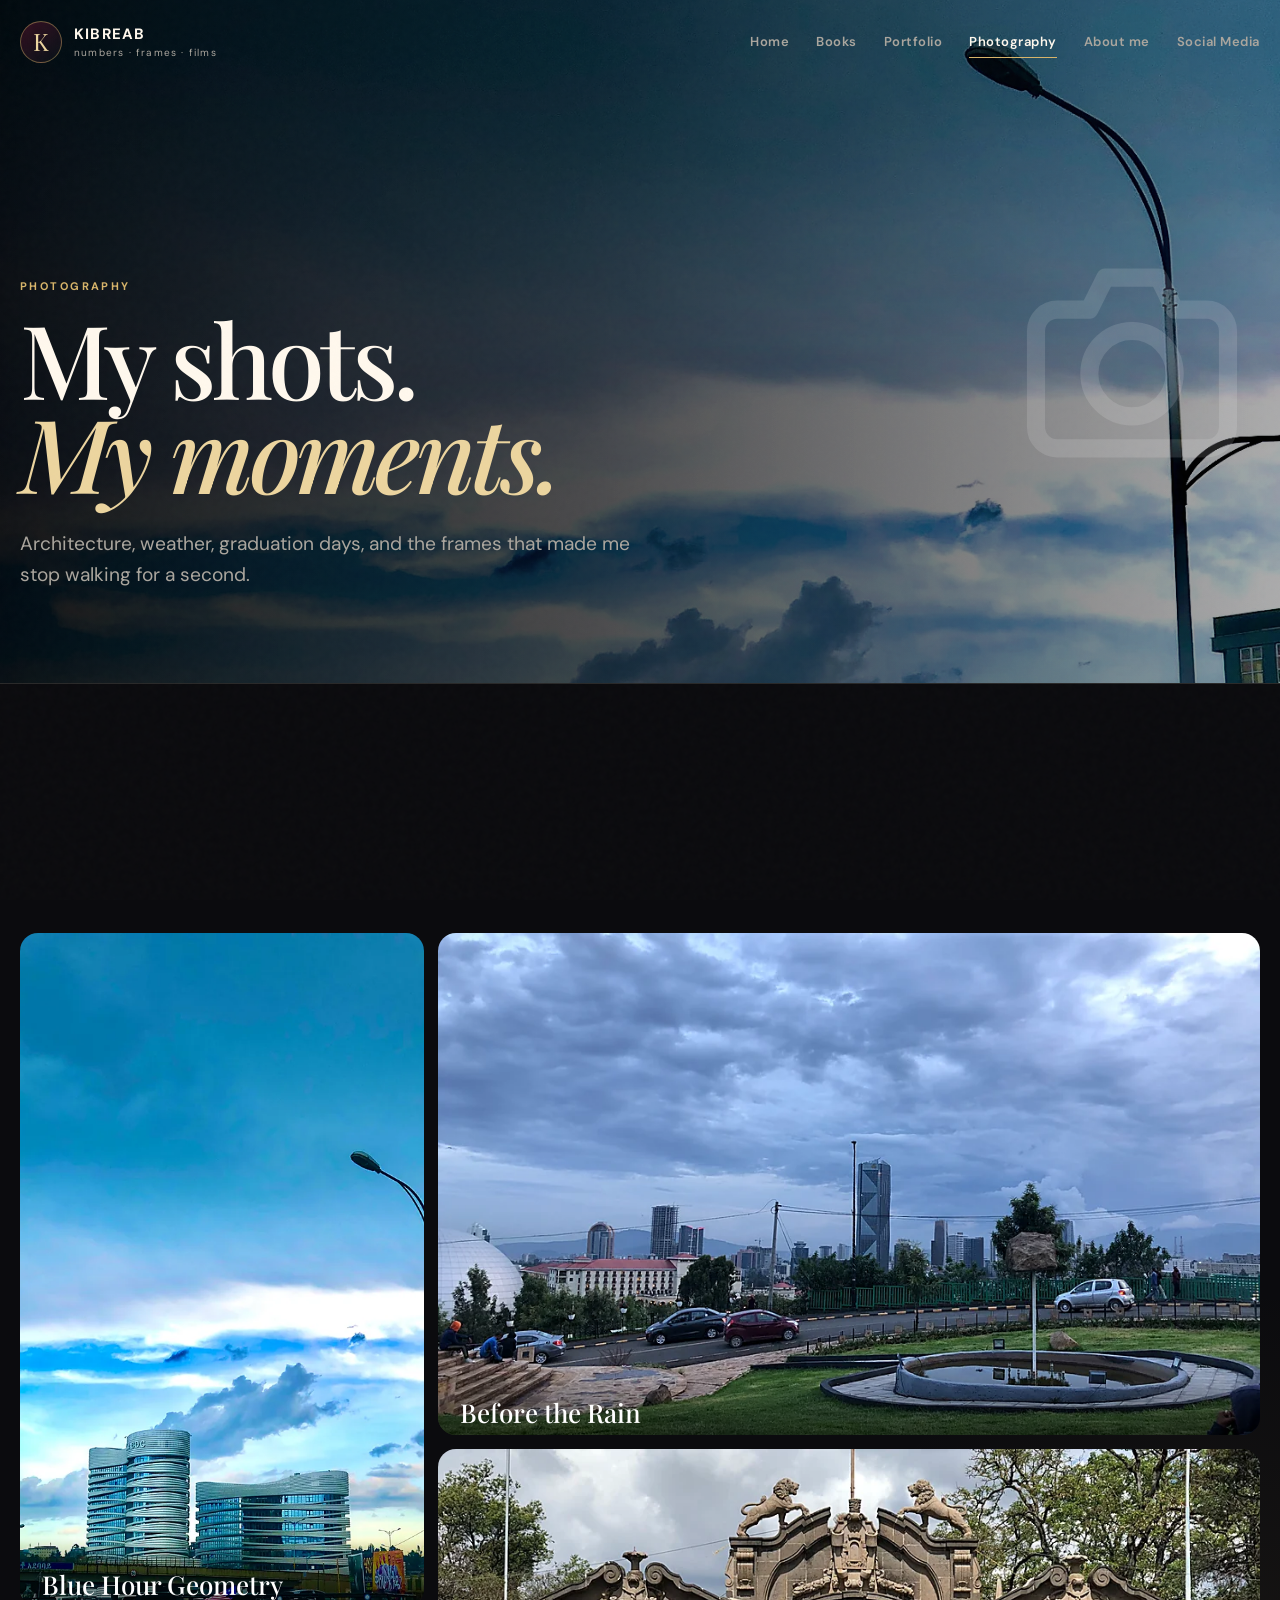
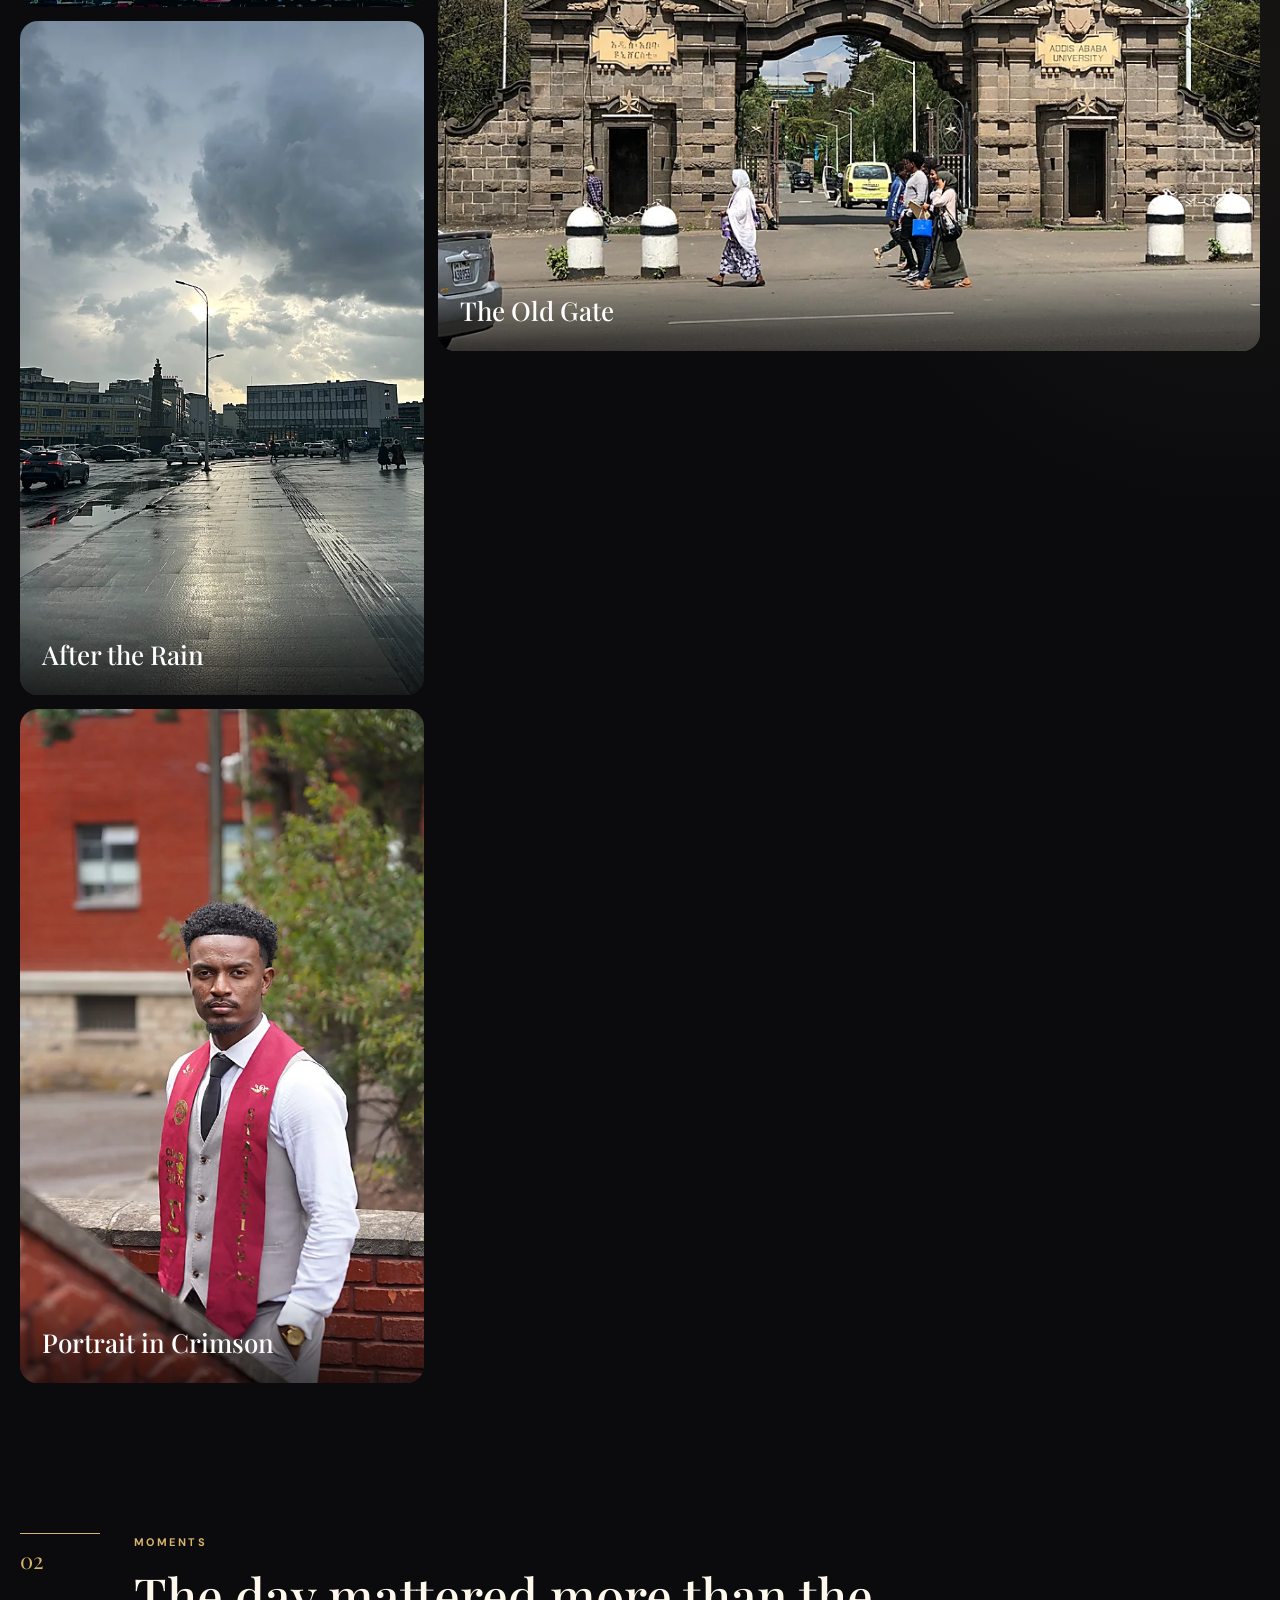
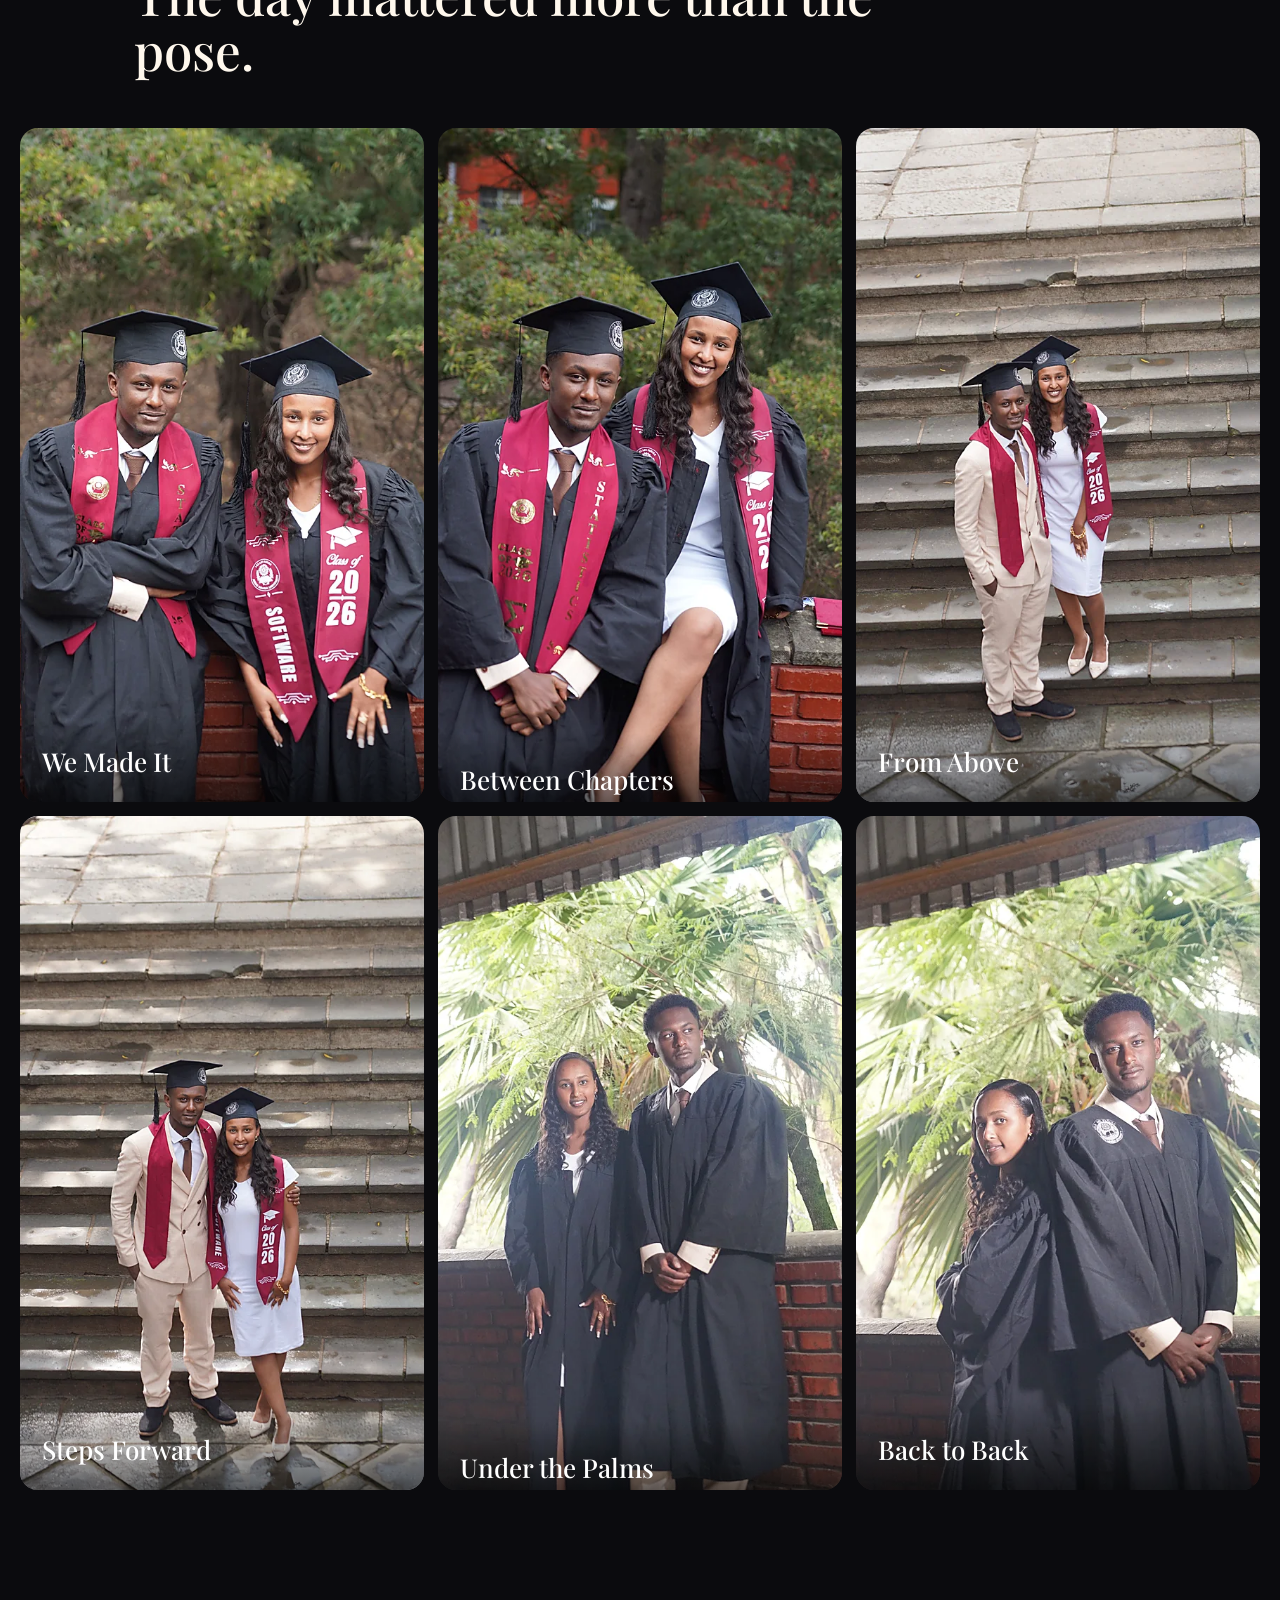
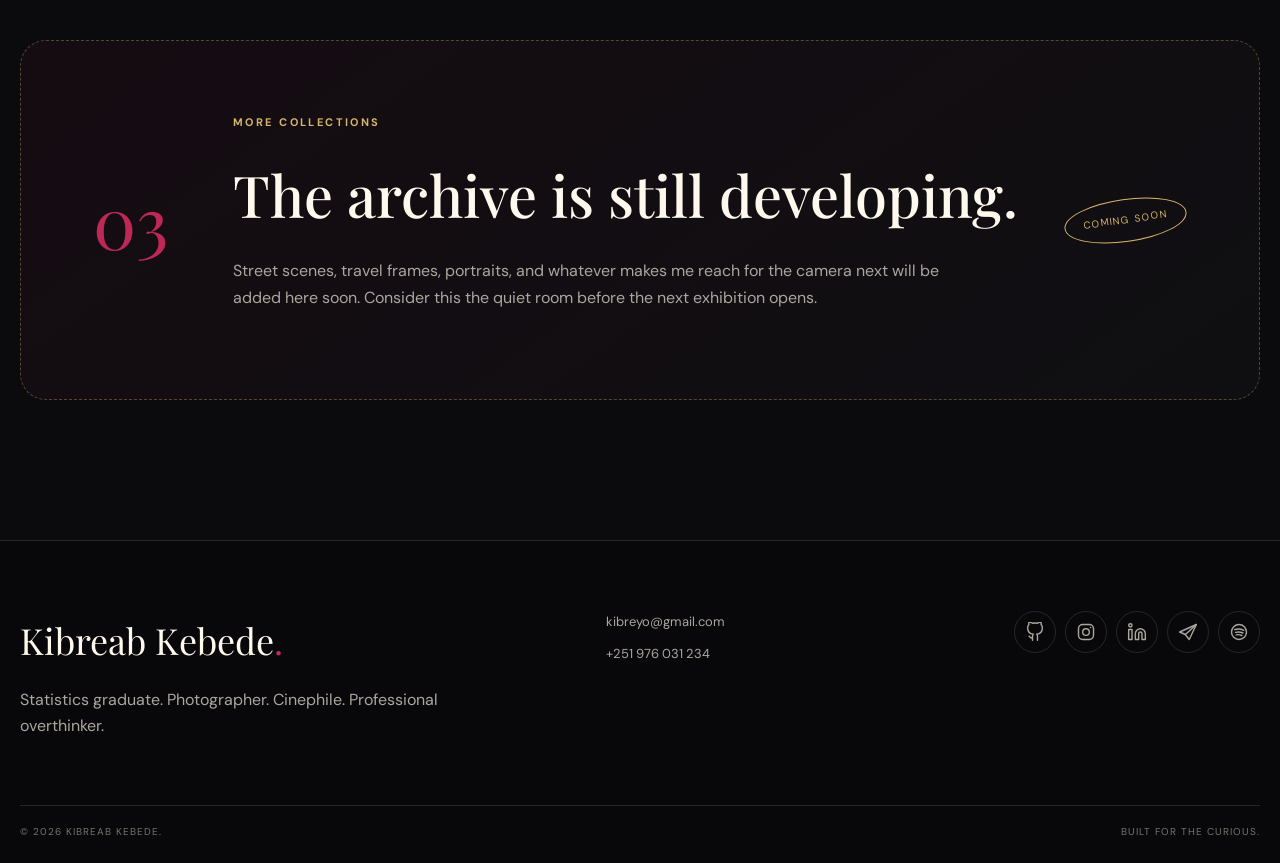
==== photography/index.html @ a19b8426 "Add files via upload" ====
<!doctype html>
<html lang="en">
<head>
  <meta charset="utf-8">
  <meta name="viewport" content="width=device-width, initial-scale=1">
  <meta name="color-scheme" content="dark">
  <meta name="theme-color" content="#0b0b0e">
  <meta name="robots" content="index, follow, max-image-preview:large">
  <title>Photography | Kibreab Kebede</title>
  <meta name="description" content="A curated photography portfolio by Kibreab Kebede featuring Addis Ababa cityscapes, portraits and graduation moments.">
  <meta property="og:type" content="website">
  <meta property="og:title" content="Photography | Kibreab Kebede">
  <meta property="og:description" content="A curated photography portfolio by Kibreab Kebede featuring Addis Ababa cityscapes, portraits and graduation moments.">
  <meta property="og:image" content="../assets/images/og-card.jpg">
  <meta name="twitter:card" content="summary_large_image">
  <link rel="manifest" href="../site.webmanifest">
  <link rel="icon" type="image/png" href="../assets/images/favicon.png">
  <link rel="preconnect" href="https://fonts.googleapis.com">
  <link rel="preconnect" href="https://fonts.gstatic.com" crossorigin>
  <link href="https://fonts.googleapis.com/css2?family=DM+Sans:wght@400;500;600;700&family=Playfair+Display:ital,wght@0,500;0,600;1,500;1,600&display=swap" rel="stylesheet">
  <link rel="stylesheet" href="../assets/css/styles.css">
  <script type="application/ld+json">{"@context":"https://schema.org","@type":"Person","name":"Kibreab Kebede Debisa","alternateName":["Kibreab Kebede","Kibreabk"],"jobTitle":"B.Sc. Statistics Graduate","alumniOf":{"@type":"CollegeOrUniversity","name":"Addis Ababa University"},"address":{"@type":"PostalAddress","addressLocality":"Addis Ababa","addressCountry":"ET"},"email":"mailto:kibreyo@gmail.com","telephone":"+251976031234","sameAs":["https://github.com/Kibreabk","https://www.instagram.com/_bloodyo_/","https://www.linkedin.com/in/kibreab-k-debisa-b67534243/","https://t.me/kibreyo","https://open.spotify.com/user/31jcsq52xo3aqpzcsohljddeokte"]}</script>
  <noscript><style>[data-reveal]{opacity:1!important;transform:none!important}</style></noscript>
</head>
<body data-page="photography">

<svg class="svg-sprite" aria-hidden="true" focusable="false">
  <symbol id="i-menu" viewBox="0 0 24 24"><path d="M4 7h16M4 12h16M4 17h16"/></symbol>
  <symbol id="i-close" viewBox="0 0 24 24"><path d="m6 6 12 12M18 6 6 18"/></symbol>
  <symbol id="i-arrow" viewBox="0 0 24 24"><path d="M5 12h14M13 6l6 6-6 6"/></symbol>
  <symbol id="i-external" viewBox="0 0 24 24"><path d="M14 4h6v6M20 4 10 14M20 14v5a1 1 0 0 1-1 1H5a1 1 0 0 1-1-1V5a1 1 0 0 1 1-1h5"/></symbol>
  <symbol id="i-download" viewBox="0 0 24 24"><path d="M12 3v12M7 10l5 5 5-5M5 21h14"/></symbol>
  <symbol id="i-mail" viewBox="0 0 24 24"><rect x="3" y="5" width="18" height="14" rx="2"/><path d="m3 7 9 6 9-6"/></symbol>
  <symbol id="i-phone" viewBox="0 0 24 24"><path d="M22 16.9v3a2 2 0 0 1-2.2 2A19.8 19.8 0 0 1 2.1 4.2 2 2 0 0 1 4.1 2h3a2 2 0 0 1 2 1.7c.1 1 .4 2 .7 2.8a2 2 0 0 1-.4 2.1L8.1 9.9a16 16 0 0 0 6 6l1.3-1.3a2 2 0 0 1 2.1-.4c.9.3 1.8.6 2.8.7a2 2 0 0 1 1.7 2Z"/></symbol>
  <symbol id="i-chevron-left" viewBox="0 0 24 24"><path d="m15 18-6-6 6-6"/></symbol>
  <symbol id="i-chevron-right" viewBox="0 0 24 24"><path d="m9 18 6-6-6-6"/></symbol>
  <symbol id="i-camera" viewBox="0 0 24 24"><path d="M14.5 4 16 7h3a2 2 0 0 1 2 2v9a2 2 0 0 1-2 2H5a2 2 0 0 1-2-2V9a2 2 0 0 1 2-2h3l1.5-3h5Z"/><circle cx="12" cy="13" r="4"/></symbol>
  <symbol id="i-book" viewBox="0 0 24 24"><path d="M4 4h6a4 4 0 0 1 4 4v12a4 4 0 0 0-4-4H4Z"/><path d="M20 4h-6v16a4 4 0 0 1 4-4h2Z"/></symbol>
  <symbol id="i-code" viewBox="0 0 24 24"><path d="m8 9-4 3 4 3M16 9l4 3-4 3M14 5l-4 14"/></symbol>
  <symbol id="i-play" viewBox="0 0 24 24"><path d="m8 5 11 7-11 7Z"/></symbol>
  <symbol id="i-github" viewBox="0 0 24 24"><path d="M15 22v-4a4.8 4.8 0 0 0-1-3.5c3.3-.4 6.8-1.6 6.8-7.4A5.8 5.8 0 0 0 19.3 3 5.4 5.4 0 0 0 19.1 0S17.9-.4 15 1.5a13.4 13.4 0 0 0-6 0C6.1-.4 4.9 0 4.9 0A5.4 5.4 0 0 0 4.7 3a5.8 5.8 0 0 0-1.5 4.1c0 5.8 3.5 7 6.8 7.4A4.8 4.8 0 0 0 9 18v4M9 19c-3 .9-3-1.5-4.2-2"/></symbol>
  <symbol id="i-linkedin" viewBox="0 0 24 24"><path d="M16 8a6 6 0 0 1 6 6v7h-4v-7a2 2 0 0 0-4 0v7h-4v-7a6 6 0 0 1 6-6ZM2 9h4v12H2z"/><circle cx="4" cy="4" r="2"/></symbol>
  <symbol id="i-instagram" viewBox="0 0 24 24"><rect x="3" y="3" width="18" height="18" rx="5"/><circle cx="12" cy="12" r="4"/><circle class="icon-fill" cx="17.5" cy="6.5" r=".9"/></symbol>
  <symbol id="i-telegram" viewBox="0 0 24 24"><path d="m22 3-8.5 18-4.8-6-6.7-3Z"/><path d="m8.7 15 4.2-3.6L22 3"/></symbol>
  <symbol id="i-spotify" viewBox="0 0 24 24"><circle cx="12" cy="12" r="9"/><path d="M7 9c3.8-1.1 7.7-.7 10.6 1M7.8 12.4c3-.8 6.4-.4 8.9.8M8.6 15.5c2.3-.6 4.9-.3 6.8.7"/></symbol>
  <symbol id="i-facebook" viewBox="0 0 24 24"><path d="M14 8h4V3h-4a6 6 0 0 0-6 6v3H5v5h3v5h5v-5h4l1-5h-5V9a1 1 0 0 1 1-1Z"/></symbol>
  <symbol id="i-cross" viewBox="0 0 24 24"><path d="M10 2h4v7h6v4h-6v9h-4v-9H4V9h6Z"/></symbol>
  <symbol id="i-music" viewBox="0 0 24 24"><path d="M9 18V5l10-2v13"/><circle cx="6" cy="18" r="3"/><circle cx="16" cy="16" r="3"/></symbol>
  <symbol id="i-walk" viewBox="0 0 24 24"><circle cx="13" cy="4" r="2"/><path d="m9 22 2-7-3-3 2-5 5 2 2 4M11 15l5 2 2 5M9 8 5 12"/></symbol>
  <symbol id="i-food" viewBox="0 0 24 24"><path d="M4 10h16M6 10c0-4 2.5-7 6-7s6 3 6 7M5 14h14a4 4 0 0 1-4 4H9a4 4 0 0 1-4-4ZM7 21h10"/></symbol>
  <symbol id="i-film" viewBox="0 0 24 24"><rect x="3" y="4" width="18" height="16" rx="2"/><path d="M7 4v16M17 4v16M3 9h4M3 15h4M17 9h4M17 15h4"/></symbol>
  <symbol id="i-football" viewBox="0 0 24 24"><circle cx="12" cy="12" r="9"/><path d="m12 7 4 3-1.5 5h-5L8 10ZM4 10l4 0M16 10l4-1M9.5 15l-2.5 4M14.5 15l2.5 4"/></symbol>
  <symbol id="i-basketball" viewBox="0 0 24 24"><circle cx="12" cy="12" r="9"/><path d="M3.5 8.5c5 2 8.5 6 10 12M20.5 15.5c-5-2-8.5-6-10-12M12 3c1.5 5 .5 10-4 17M3 12h18"/></symbol>
  <symbol id="i-map" viewBox="0 0 24 24"><path d="m3 6 6-3 6 3 6-3v15l-6 3-6-3-6 3Z"/><path d="M9 3v15M15 6v15"/></symbol>
  <symbol id="i-family" viewBox="0 0 24 24"><circle cx="9" cy="8" r="3"/><circle cx="17" cy="9" r="2.5"/><path d="M3 21v-3a6 6 0 0 1 12 0v3M14 15a5 5 0 0 1 7 4v2"/></symbol>
  <symbol id="i-age" viewBox="0 0 24 24"><path d="M6 21v-9h12v9M9 12V8h6v4M12 3v5"/><path d="M10 3h4"/></symbol>
  <symbol id="i-pause" viewBox="0 0 24 24"><path d="M8 5v14M16 5v14"/></symbol>
</svg>

<a class="skip-link" href="#main-content">Skip to main content</a>
<header class="site-header" data-header>
  <div class="shell header-inner">
    <a class="brand" href="../" aria-label="Kibreab Kebede — home">
      <span class="brand-monogram">K</span>
      <span class="brand-copy"><strong>Kibreab</strong><small>numbers · frames · films</small></span>
    </a>
    <button class="nav-toggle" type="button" aria-label="Open navigation" aria-controls="site-nav" aria-expanded="false" data-nav-toggle><svg class="" aria-hidden="true"><use href="#i-menu"></use></svg></button>
    <nav class="site-nav" id="site-nav" aria-label="Primary navigation" data-nav><a href="../">Home</a><a href="../books/">Books</a><a href="../portfolio/">Portfolio</a><a href="../photography/" aria-current="page">Photography</a><a href="../about/">About me</a><a href="../social-media/">Social Media</a></nav>
  </div>
</header>
<main id="main-content" tabindex="-1">
<section class="page-hero photo-hero"><div class="photo-hero-bg" aria-hidden="true"></div><div class="shell page-hero-grid"><div data-reveal><p class="page-kicker">Photography</p><h1>My shots.<br><em>My moments.</em></h1><p>Architecture, weather, graduation days, and the frames that made me stop walking for a second.</p></div><div class="camera-mark" aria-hidden="true"><svg class="" aria-hidden="true"><use href="#i-camera"></use></svg></div></div></section>
<section class="photo-section"><div class="shell"><div class="collection-heading" data-reveal><span>01</span><div><p class="section-label">My Shots</p><h2>Frames I chose on purpose.</h2></div></div><div class="photo-grid shots-grid"><button class="photo-card photo-tall" type="button" data-lightbox data-full="../assets/images/photos/full/modern-addis.webp" data-alt="Modern curved buildings in Addis Ababa beneath a dramatic blue sky" data-caption="Modern Addis under a sky that refused to be subtle." data-reveal>
          <img src="../assets/images/photos/thumbs/modern-addis.webp" srcset="../assets/images/photos/thumbs/modern-addis.webp 960w, ../assets/images/photos/display/modern-addis.webp 1920w" sizes="(max-width: 700px) 92vw, 45vw" loading="lazy" width="2880" height="3840" alt="Modern curved buildings in Addis Ababa beneath a dramatic blue sky">
          <span class="photo-overlay"><strong>Blue Hour Geometry</strong><small>Modern Addis under a sky that refused to be subtle.</small></span>
        </button><button class="photo-card photo-wide" type="button" data-lightbox data-full="../assets/images/photos/full/city-overlook.webp" data-alt="Addis Ababa skyline viewed from a green park beneath heavy clouds" data-caption="A wide city view, low clouds, and the feeling that the weather is about to make a point." data-reveal>
          <img src="../assets/images/photos/thumbs/city-overlook.webp" srcset="../assets/images/photos/thumbs/city-overlook.webp 960w, ../assets/images/photos/display/city-overlook.webp 1920w" sizes="(max-width: 700px) 92vw, 45vw" loading="lazy" width="3840" height="2880" alt="Addis Ababa skyline viewed from a green park beneath heavy clouds">
          <span class="photo-overlay"><strong>Before the Rain</strong><small>A wide city view, low clouds, and the feeling that the weather is about to make a point.</small></span>
        </button><button class="photo-card photo-wide" type="button" data-lightbox data-full="../assets/images/photos/full/aau-gate.webp" data-alt="Historic main gate of Addis Ababa University with pedestrians passing by" data-caption="A familiar threshold at Addis Ababa University—history, movement, and everyday life in one frame." data-reveal>
          <img src="../assets/images/photos/thumbs/aau-gate.webp" srcset="../assets/images/photos/thumbs/aau-gate.webp 960w, ../assets/images/photos/display/aau-gate.webp 1920w" sizes="(max-width: 700px) 92vw, 45vw" loading="lazy" width="3840" height="2226" alt="Historic main gate of Addis Ababa University with pedestrians passing by">
          <span class="photo-overlay"><strong>The Old Gate</strong><small>A familiar threshold at Addis Ababa University—history, movement, and everyday life in one frame.</small></span>
        </button><button class="photo-card photo-tall" type="button" data-lightbox data-full="../assets/images/photos/full/after-rain.webp" data-alt="Rain-wet city square in Addis Ababa under dramatic clouds and filtered sunlight" data-caption="Wet pavement, crowded streets, and a small break of light over the city." data-reveal>
          <img src="../assets/images/photos/thumbs/after-rain.webp" srcset="../assets/images/photos/thumbs/after-rain.webp 960w, ../assets/images/photos/display/after-rain.webp 1920w" sizes="(max-width: 700px) 92vw, 45vw" loading="lazy" width="2880" height="3840" alt="Rain-wet city square in Addis Ababa under dramatic clouds and filtered sunlight">
          <span class="photo-overlay"><strong>After the Rain</strong><small>Wet pavement, crowded streets, and a small break of light over the city.</small></span>
        </button><button class="photo-card photo-wide" type="button" data-lightbox data-full="../assets/images/photos/full/software-graduate.webp" data-alt="Software graduate posing outdoors between two floating diploma folders" data-caption="A graduation portrait built around confidence, celebration, and a little visual mischief." data-reveal>
          <img src="../assets/images/photos/thumbs/software-graduate.webp" srcset="../assets/images/photos/thumbs/software-graduate.webp 960w, ../assets/images/photos/display/software-graduate.webp 1920w" sizes="(max-width: 700px) 92vw, 45vw" loading="lazy" width="3840" height="2559" alt="Software graduate posing outdoors between two floating diploma folders">
          <span class="photo-overlay"><strong>A New Chapter</strong><small>A graduation portrait built around confidence, celebration, and a little visual mischief.</small></span>
        </button><button class="photo-card photo-tall" type="button" data-lightbox data-full="../assets/images/photos/full/statistics-portrait.webp" data-alt="Statistics graduate wearing a crimson stole and formal vest on campus" data-caption="A quiet, cinematic graduation portrait with the campus doing the background work." data-reveal>
          <img src="../assets/images/photos/thumbs/statistics-portrait.webp" srcset="../assets/images/photos/thumbs/statistics-portrait.webp 960w, ../assets/images/photos/display/statistics-portrait.webp 1920w" sizes="(max-width: 700px) 92vw, 45vw" loading="lazy" width="2559" height="3840" alt="Statistics graduate wearing a crimson stole and formal vest on campus">
          <span class="photo-overlay"><strong>Portrait in Crimson</strong><small>A quiet, cinematic graduation portrait with the campus doing the background work.</small></span>
        </button></div></div></section>
<section class="photo-section moments-section"><div class="shell"><div class="collection-heading" data-reveal><span>02</span><div><p class="section-label">Moments</p><h2>The day mattered more than the pose.</h2></div></div><div class="photo-grid moments-grid"><button class="photo-card photo-tall" type="button" data-lightbox data-full="../assets/images/photos/full/moment-standing.webp" data-alt="Kibreab and a fellow graduate standing together in graduation gowns" data-caption="A shared graduation frame—and proof that serious milestones can still look effortless." data-reveal>
          <img src="../assets/images/photos/thumbs/moment-standing.webp" srcset="../assets/images/photos/thumbs/moment-standing.webp 960w, ../assets/images/photos/display/moment-standing.webp 1920w" sizes="(max-width: 700px) 92vw, 45vw" loading="lazy" width="2559" height="3840" alt="Kibreab and a fellow graduate standing together in graduation gowns">
          <span class="photo-overlay"><strong>We Made It</strong><small>A shared graduation frame—and proof that serious milestones can still look effortless.</small></span>
        </button><button class="photo-card photo-tall" type="button" data-lightbox data-full="../assets/images/photos/full/moment-seated.webp" data-alt="Kibreab and a fellow graduate seated together in graduation attire" data-caption="One ceremony, two degrees, and a pause before whatever comes next." data-reveal>
          <img src="../assets/images/photos/thumbs/moment-seated.webp" srcset="../assets/images/photos/thumbs/moment-seated.webp 960w, ../assets/images/photos/display/moment-seated.webp 1920w" sizes="(max-width: 700px) 92vw, 45vw" loading="lazy" width="2559" height="3840" alt="Kibreab and a fellow graduate seated together in graduation attire">
          <span class="photo-overlay"><strong>Between Chapters</strong><small>One ceremony, two degrees, and a pause before whatever comes next.</small></span>
        </button><button class="photo-card photo-tall" type="button" data-lightbox data-full="../assets/images/photos/full/moment-steps-suit.webp" data-alt="Kibreab in a light suit with a fellow graduate on broad stone steps" data-caption="A staircase, a milestone, and the kind of frame that keeps the whole day in perspective." data-reveal>
          <img src="../assets/images/photos/thumbs/moment-steps-suit.webp" srcset="../assets/images/photos/thumbs/moment-steps-suit.webp 960w, ../assets/images/photos/display/moment-steps-suit.webp 1920w" sizes="(max-width: 700px) 92vw, 45vw" loading="lazy" width="2559" height="3840" alt="Kibreab in a light suit with a fellow graduate on broad stone steps">
          <span class="photo-overlay"><strong>From Above</strong><small>A staircase, a milestone, and the kind of frame that keeps the whole day in perspective.</small></span>
        </button><button class="photo-card photo-tall" type="button" data-lightbox data-full="../assets/images/photos/full/moment-steps-standing.webp" data-alt="Kibreab and a fellow graduate standing together on broad stone steps" data-caption="A classic graduation portrait with enough empty space to imagine the next chapter." data-reveal>
          <img src="../assets/images/photos/thumbs/moment-steps-standing.webp" srcset="../assets/images/photos/thumbs/moment-steps-standing.webp 960w, ../assets/images/photos/display/moment-steps-standing.webp 1920w" sizes="(max-width: 700px) 92vw, 45vw" loading="lazy" width="2559" height="3840" alt="Kibreab and a fellow graduate standing together on broad stone steps">
          <span class="photo-overlay"><strong>Steps Forward</strong><small>A classic graduation portrait with enough empty space to imagine the next chapter.</small></span>
        </button><button class="photo-card photo-tall" type="button" data-lightbox data-full="../assets/images/photos/full/moment-palms.webp" data-alt="Kibreab and a fellow graduate posing beneath palm trees in academic gowns" data-caption="A softer frame from a loud, unforgettable day." data-reveal>
          <img src="../assets/images/photos/thumbs/moment-palms.webp" srcset="../assets/images/photos/thumbs/moment-palms.webp 960w, ../assets/images/photos/display/moment-palms.webp 1920w" sizes="(max-width: 700px) 92vw, 45vw" loading="lazy" width="2559" height="3840" alt="Kibreab and a fellow graduate posing beneath palm trees in academic gowns">
          <span class="photo-overlay"><strong>Under the Palms</strong><small>A softer frame from a loud, unforgettable day.</small></span>
        </button><button class="photo-card photo-tall" type="button" data-lightbox data-full="../assets/images/photos/full/moment-back-to-back.webp" data-alt="Kibreab and a fellow graduate posing back to back beneath palm trees" data-caption="One of those photographs that feels staged and completely real at the same time." data-reveal>
          <img src="../assets/images/photos/thumbs/moment-back-to-back.webp" srcset="../assets/images/photos/thumbs/moment-back-to-back.webp 960w, ../assets/images/photos/display/moment-back-to-back.webp 1920w" sizes="(max-width: 700px) 92vw, 45vw" loading="lazy" width="2559" height="3840" alt="Kibreab and a fellow graduate posing back to back beneath palm trees">
          <span class="photo-overlay"><strong>Back to Back</strong><small>One of those photographs that feels staged and completely real at the same time.</small></span>
        </button></div></div></section>
<section class="coming-section"><div class="shell"><div class="coming-card" data-reveal><span class="coming-number">03</span><div><p class="section-label">More collections</p><h2>The archive is still developing.</h2><p>Street scenes, travel frames, portraits, and whatever makes me reach for the camera next will be added here soon. Consider this the quiet room before the next exhibition opens.</p></div><span class="coming-stamp">Coming soon</span></div></div></section>
<dialog class="modal lightbox" data-lightbox-modal aria-label="Full-screen photograph viewer"><div class="lightbox-panel"><button class="round-button lightbox-close" type="button" data-lightbox-close aria-label="Close photograph"><svg class="" aria-hidden="true"><use href="#i-close"></use></svg></button><img data-lightbox-image alt=""><div class="lightbox-caption" data-lightbox-caption></div></div></dialog></main>

<footer class="site-footer">
  <div class="shell footer-grid">
    <div><a class="footer-brand" href="../">Kibreab Kebede<span>.</span></a><p>Statistics graduate. Photographer. Cinephile. Professional overthinker.</p></div>
    <div class="footer-links"><a href="mailto:kibreyo@gmail.com">kibreyo@gmail.com</a><a href="tel:+251976031234">+251 976 031 234</a></div>
    <div class="footer-social" aria-label="Social links">
      <a href="https://github.com/Kibreabk" target="_blank" rel="noopener noreferrer" aria-label="GitHub"><svg class="" aria-hidden="true"><use href="#i-github"></use></svg></a>
      <a href="https://www.instagram.com/_bloodyo_/" target="_blank" rel="noopener noreferrer" aria-label="Instagram"><svg class="" aria-hidden="true"><use href="#i-instagram"></use></svg></a>
      <a href="https://www.linkedin.com/in/kibreab-k-debisa-b67534243/" target="_blank" rel="noopener noreferrer" aria-label="LinkedIn"><svg class="" aria-hidden="true"><use href="#i-linkedin"></use></svg></a>
      <a href="https://t.me/kibreyo" target="_blank" rel="noopener noreferrer" aria-label="Telegram"><svg class="" aria-hidden="true"><use href="#i-telegram"></use></svg></a>
      <a href="https://open.spotify.com/user/31jcsq52xo3aqpzcsohljddeokte?si=e8adce74fa0a40b6" target="_blank" rel="noopener noreferrer" aria-label="Spotify"><svg class="" aria-hidden="true"><use href="#i-spotify"></use></svg></a>
    </div>
  </div>
  <div class="shell footer-bottom"><span>© <span data-year>2026</span> Kibreab Kebede.</span><span>Built for the curious.</span></div>
</footer>
<script src="../assets/js/main.js" defer></script>

</body>
</html>
---- assets/css/styles.css ----
:root {
  --bg: #0b0b0e;
  --bg-soft: #111116;
  --surface: #15151b;
  --surface-2: #1b1a20;
  --surface-3: #221f25;
  --ink: #fff8ed;
  --muted: #aba69e;
  --muted-2: #77736e;
  --line: rgba(255, 248, 237, .12);
  --line-strong: rgba(255, 248, 237, .22);
  --burgundy: #8e183d;
  --burgundy-bright: #bd2856;
  --gold: #d8b56a;
  --gold-soft: #ecd59f;
  --blue: #5e8da0;
  --green: #1ed760;
  --telegram: #32a9e0;
  --linkedin: #0a66c2;
  --instagram: #d94682;
  --max: 1240px;
  --display: "Playfair Display", Georgia, serif;
  --sans: "DM Sans", system-ui, -apple-system, BlinkMacSystemFont, "Segoe UI", sans-serif;
  --ease: cubic-bezier(.2,.8,.2,1);
  --shadow: 0 28px 70px rgba(0,0,0,.38);
}

* { box-sizing: border-box; }
html { scroll-behavior: smooth; background: var(--bg); }
body {
  margin: 0;
  min-width: 320px;
  color: var(--ink);
  background:
    radial-gradient(circle at 10% -10%, rgba(142,24,61,.19), transparent 35rem),
    radial-gradient(circle at 96% 30%, rgba(216,181,106,.06), transparent 26rem),
    var(--bg);
  font-family: var(--sans);
  font-size: 16px;
  line-height: 1.65;
  overflow-x: hidden;
  text-rendering: optimizeLegibility;
  -webkit-font-smoothing: antialiased;
}
body::before {
  content: "";
  position: fixed;
  inset: 0;
  z-index: 50;
  pointer-events: none;
  opacity: .025;
  background-image: url("data:image/svg+xml,%3Csvg viewBox='0 0 180 180' xmlns='http://www.w3.org/2000/svg'%3E%3Cfilter id='n'%3E%3CfeTurbulence type='fractalNoise' baseFrequency='.72' numOctaves='3' stitchTiles='stitch'/%3E%3C/filter%3E%3Crect width='100%25' height='100%25' filter='url(%23n)' opacity='.8'/%3E%3C/svg%3E");
}
img { display: block; max-width: 100%; height: auto; }
a { color: inherit; text-decoration: none; }
button, input, textarea { font: inherit; }
button { color: inherit; }
::selection { background: var(--burgundy); color: white; }
:focus-visible { outline: 2px solid var(--gold); outline-offset: 4px; }

.svg-sprite { position: absolute; width: 0; height: 0; overflow: hidden; }
svg { width: 1.25em; height: 1.25em; fill: none; stroke: currentColor; stroke-width: 1.7; stroke-linecap: round; stroke-linejoin: round; }
.icon-fill { fill: currentColor; stroke: none; }
.shell { width: min(calc(100% - 40px), var(--max)); margin-inline: auto; }
.skip-link { position: fixed; left: 18px; top: -80px; z-index: 1000; padding: 12px 16px; background: var(--ink); color: var(--bg); border-radius: 10px; }
.skip-link:focus { top: 18px; }

.site-header {
  position: fixed;
  inset: 0 0 auto;
  z-index: 40;
  transition: background .35s var(--ease), border-color .35s var(--ease), transform .35s var(--ease);
  border-bottom: 1px solid transparent;
}
.site-header.is-scrolled { background: rgba(11,11,14,.84); backdrop-filter: blur(18px); border-color: var(--line); }
.header-inner { min-height: 84px; display: flex; align-items: center; justify-content: space-between; gap: 28px; }
.brand { display: inline-flex; align-items: center; gap: 12px; flex: none; }
.brand-monogram {
  display: grid; place-items: center; width: 42px; height: 42px;
  border: 1px solid rgba(216,181,106,.45); border-radius: 50%;
  font-family: var(--display); font-size: 24px; color: var(--gold-soft);
  background: linear-gradient(145deg, rgba(142,24,61,.35), rgba(255,255,255,.02));
}
.brand-copy { display: flex; flex-direction: column; line-height: 1.1; }
.brand-copy strong { font-size: 15px; letter-spacing: .08em; text-transform: uppercase; }
.brand-copy small { color: var(--muted); font-size: 10px; letter-spacing: .12em; margin-top: 5px; }
.site-nav { display: flex; align-items: center; justify-content: flex-end; gap: clamp(16px,2.1vw,32px); margin-left: auto; }
.site-nav a { position: relative; color: var(--muted); font-size: 13px; font-weight: 600; letter-spacing: .04em; padding: 12px 0; transition: color .25s; white-space: nowrap; }
.site-nav a::after { content: ""; position: absolute; left: 0; right: 100%; bottom: 7px; height: 1px; background: var(--gold); transition: right .3s var(--ease); }
.site-nav a:hover, .site-nav a[aria-current="page"] { color: var(--ink); }
.site-nav a:hover::after, .site-nav a[aria-current="page"]::after { right: 0; }
.nav-toggle { display: none; width: 44px; height: 44px; border: 1px solid var(--line); background: var(--surface); border-radius: 50%; align-items: center; justify-content: center; cursor: pointer; }

main { min-height: 80vh; }
[data-reveal] { opacity: 0; transform: translateY(24px); transition: opacity .8s var(--ease), transform .8s var(--ease); transition-delay: calc(var(--reveal-delay, 0) * 120ms); }
[data-reveal].is-visible { opacity: 1; transform: none; }
[data-reveal-delay="1"] { --reveal-delay: 1; }
[data-reveal-delay="2"] { --reveal-delay: 2; }

.button {
  display: inline-flex; align-items: center; justify-content: center; gap: 10px;
  min-height: 50px; padding: 12px 20px; border-radius: 999px; border: 1px solid transparent;
  font-weight: 700; font-size: 13px; letter-spacing: .025em; cursor: pointer;
  transition: transform .25s var(--ease), background .25s, color .25s, border-color .25s, box-shadow .25s;
}
.button:hover { transform: translateY(-2px); }
.button-primary { background: var(--ink); color: var(--bg); box-shadow: 0 12px 35px rgba(255,248,237,.1); }
.button-primary:hover { background: var(--gold-soft); box-shadow: 0 16px 40px rgba(216,181,106,.15); }
.button-ghost { border-color: var(--line-strong); background: rgba(255,255,255,.025); color: var(--ink); }
.button-ghost:hover { border-color: var(--gold); color: var(--gold-soft); }
.button-small { min-height: 42px; padding-inline: 16px; font-size: 12px; }
.text-button { display: inline-flex; align-items: center; gap: 8px; padding: 8px 0; border-bottom: 1px solid var(--line-strong); font-weight: 700; font-size: 13px; color: var(--gold-soft); transition: border-color .2s, color .2s; }
.text-button:hover { color: white; border-color: white; }
.round-button { width: 48px; height: 48px; border-radius: 50%; border: 1px solid var(--line-strong); background: rgba(255,255,255,.035); display: inline-grid; place-items: center; cursor: pointer; transition: transform .25s, border-color .25s, background .25s; }
.round-button:hover { transform: translateY(-2px); border-color: var(--gold); background: rgba(216,181,106,.08); }
.section-label, .page-kicker { color: var(--gold); font-size: 11px; font-weight: 700; letter-spacing: .22em; text-transform: uppercase; margin: 0 0 16px; }
.section-intro { display: grid; grid-template-columns: 260px 1fr; align-items: start; gap: 40px; margin-bottom: 52px; }
.section-intro h2, .collection-heading h2 { margin: 0; font-family: var(--display); font-size: clamp(34px,4vw,58px); font-weight: 500; line-height: 1.08; max-width: 850px; }
.section-intro.compact { margin-bottom: 34px; }

/* Home */
.home-hero { min-height: 100svh; padding: 126px 0 48px; position: relative; display: flex; flex-direction: column; justify-content: center; overflow: hidden; }
.hero-orbit { position: absolute; border: 1px solid rgba(216,181,106,.12); border-radius: 50%; pointer-events: none; }
.orbit-one { width: 520px; height: 520px; right: -180px; top: 130px; animation: slowSpin 28s linear infinite; }
.orbit-two { width: 280px; height: 280px; left: -120px; bottom: 40px; border-color: rgba(142,24,61,.25); animation: slowSpin 20s linear infinite reverse; }
@keyframes slowSpin { to { transform: rotate(360deg); } }
.hero-grid { display: grid; grid-template-columns: minmax(0,1.08fr) minmax(360px,.72fr); align-items: center; gap: clamp(40px,7vw,96px); }
.hero-copy { position: relative; z-index: 2; }
.hero-kicker { margin: 0 0 20px; font-size: 12px; text-transform: uppercase; letter-spacing: .17em; color: var(--muted); }
.hero-kicker span { color: var(--gold); }
.name-stage { position: relative; display: inline-block; margin-bottom: 10px; isolation: isolate; }
.name-display {
  position: relative; z-index: 2; margin: 0; max-width: 780px;
  font-family: var(--display); font-weight: 500; font-size: clamp(68px,8.2vw,126px); line-height: .86; letter-spacing: -.055em;
  transition: color .45s, filter .45s, transform .45s var(--ease); cursor: crosshair;
}
.name-stage.is-playing .name-display {
  color: transparent; -webkit-background-clip: text; background-clip: text;
  background-image: var(--name-image); background-size: cover; background-position: center 35%;
  filter: saturate(.92) contrast(1.1); transform: translateX(5px);
}
.name-film { position: absolute; inset: -28px -76px -24px -38px; z-index: 1; pointer-events: none; opacity: 0; transition: opacity .35s; }
.name-stage.is-playing .name-film { opacity: 1; }
.name-film figure { position: absolute; margin: 0; width: 92px; padding: 6px 6px 20px; background: #e8dfcf; box-shadow: 0 16px 28px rgba(0,0,0,.42); transform: scale(.7) rotate(var(--r)); opacity: 0; transition: transform .55s var(--ease), opacity .45s; }
.name-film figure:nth-child(1) { --r: -8deg; left: -42px; top: -42px; }
.name-film figure:nth-child(2) { --r: 7deg; right: -18px; top: -54px; }
.name-film figure:nth-child(3) { --r: -3deg; right: 34px; bottom: -46px; }
.name-stage.is-playing .name-film figure { transform: scale(1) rotate(var(--r)); opacity: 1; }
.name-film img { width: 100%; aspect-ratio: 1; object-fit: cover; }
.name-film span { color: #15151b; font-family: var(--display); font-size: 10px; position: absolute; bottom: 4px; left: 7px; }
.name-instruction { margin: 8px 0 24px; color: var(--muted-2); font-size: 11px; letter-spacing: .06em; }
.kinetic-copy { padding: 20px 0 18px; border-block: 1px solid var(--line); max-width: 730px; }
.kinetic-copy p { margin: 0; font-size: clamp(18px,2vw,28px); line-height: 1.32; }
.kinetic-copy p:first-child { overflow: hidden; }
.kinetic-copy p:first-child span { color: var(--ink); }
.kinetic-copy p:first-child em { color: var(--burgundy-bright); font-family: var(--display); font-weight: 500; }
.creative-line { display: flex; gap: 10px; flex-wrap: wrap; margin-top: 9px!important; color: var(--muted); }
.creative-line span { position: relative; display: inline-flex; align-items: center; gap: 5px; }
.creative-line span:not(:last-child)::after { content: "/"; color: var(--muted-2); margin-left: 8px; }
.creative-line b { font-style: normal; font-size: .85em; animation: emojiFloat 3s ease-in-out infinite; }
.creative-line span:nth-child(2) b { animation-delay: .35s; }
.creative-line span:nth-child(3) b { animation-delay: .7s; }
@keyframes emojiFloat { 50% { transform: translateY(-4px) rotate(4deg); } }
.hero-bio { max-width: 700px; color: #d4cfc7; font-size: clamp(16px,1.35vw,19px); line-height: 1.72; margin: 24px 0 28px; }
.hero-actions { display: flex; gap: 12px; flex-wrap: wrap; }
.hero-portrait { margin: 0; position: relative; justify-self: end; width: min(100%,500px); }
.portrait-frame { position: relative; overflow: hidden; border-radius: 260px 260px 24px 24px; background: var(--surface); box-shadow: var(--shadow); border: 1px solid rgba(255,255,255,.12); }
.portrait-frame::after { content: ""; position: absolute; inset: 0; background: linear-gradient(to top, rgba(11,11,14,.38), transparent 34%); pointer-events: none; }
.portrait-frame img { width: 100%; aspect-ratio: .69; object-fit: cover; object-position: center top; transition: transform 1.1s var(--ease); }
.hero-portrait:hover img { transform: scale(1.025); }
.portrait-number { position: absolute; right: -30px; top: -54px; font-family: var(--display); font-size: 160px; line-height: 1; color: transparent; -webkit-text-stroke: 1px rgba(216,181,106,.28); z-index: -1; }
.hero-portrait figcaption { display: flex; justify-content: space-between; gap: 18px; margin-top: 14px; color: var(--muted); font-size: 11px; text-transform: uppercase; letter-spacing: .1em; }
.hero-portrait figcaption span:first-child { color: var(--gold-soft); }
.contact-tape { margin-top: 38px; border-block: 1px solid var(--line); display: grid; grid-template-columns: 1fr 1fr; }
.contact-tape a { display: grid; grid-template-columns: 30px 70px 1fr; align-items: center; gap: 10px; padding: 18px 4px; transition: color .25s, background .25s; }
.contact-tape a + a { border-left: 1px solid var(--line); padding-left: 30px; }
.contact-tape a:hover { color: var(--gold-soft); background: rgba(255,255,255,.018); }
.contact-tape svg { color: var(--gold); }
.contact-tape span { color: var(--muted); font-size: 11px; text-transform: uppercase; letter-spacing: .12em; }
.contact-tape strong { font-size: 14px; font-weight: 600; }
.verse-section { padding: 110px 0 130px; }
.verse-carousel { position: relative; isolation: isolate; min-height: 430px; display: grid; place-items: center; text-align: center; padding: 72px clamp(24px,7vw,110px) 44px; border: 1px solid var(--line); border-radius: 28px; overflow: hidden; background: linear-gradient(145deg, #151218, #0e0e12 70%); box-shadow: var(--shadow); }
.verse-carousel::before { content: "✦"; position: absolute; top: 28px; left: 36px; color: rgba(216,181,106,.5); font-size: 22px; }
.verse-carousel::after { content: ""; position: absolute; width: 420px; height: 420px; border-radius: 50%; right: -180px; top: -180px; background: radial-gradient(circle, rgba(142,24,61,.24), transparent 65%); z-index: -1; }
.verse-noise { position: absolute; inset: 0; z-index: -1; opacity: .18; background: repeating-linear-gradient(90deg, transparent 0 99px, rgba(255,255,255,.03) 100px); }
.verse-category { margin: 0 0 28px; color: var(--gold); font-size: 11px; font-weight: 700; letter-spacing: .24em; }
.verse-slide { transition: opacity .35s var(--ease), transform .35s var(--ease); }
.verse-slide.is-changing { opacity: 0; transform: translateY(10px); }
.verse-slide blockquote { margin: 0 auto; max-width: 950px; font-family: var(--display); font-size: clamp(28px,4vw,54px); font-weight: 500; line-height: 1.28; letter-spacing: -.02em; }
.verse-slide cite { display: block; margin-top: 26px; color: var(--muted); font-style: normal; font-size: 13px; letter-spacing: .12em; text-transform: uppercase; }
.verse-controls { display: flex; align-items: center; justify-content: center; gap: 18px; margin-top: 40px; }
.verse-dots { display: flex; gap: 8px; min-width: 110px; justify-content: center; }
.verse-dot { width: 8px; height: 8px; border: 0; border-radius: 50%; background: rgba(255,255,255,.24); padding: 0; cursor: pointer; transition: width .25s, background .25s; }
.verse-dot[aria-current="true"] { width: 26px; border-radius: 8px; background: var(--gold); }
.carousel-note { margin: 22px 0 0; color: var(--muted-2); font-size: 10px; letter-spacing: .08em; }

/* Shared page hero */
.page-hero { position: relative; min-height: 68svh; display: flex; align-items: flex-end; padding: 160px 0 92px; overflow: hidden; border-bottom: 1px solid var(--line); }
.page-hero::before { content: ""; position: absolute; inset: 0; background: radial-gradient(circle at 75% 28%, rgba(142,24,61,.2), transparent 34rem); pointer-events: none; }
.page-hero-grid { position: relative; z-index: 1; display: grid; grid-template-columns: 1fr .6fr; align-items: end; gap: 60px; }
.page-hero h1 { margin: 0; font-family: var(--display); font-size: clamp(58px,8vw,112px); line-height: .92; letter-spacing: -.045em; font-weight: 500; }
.page-hero h1 em { color: var(--gold-soft); font-weight: 500; }
.page-hero p:not(.page-kicker) { max-width: 650px; margin: 28px 0 0; color: var(--muted); font-size: clamp(16px,1.5vw,20px); }
.page-hero-mark { justify-self: end; font-family: var(--display); font-size: clamp(150px,22vw,330px); line-height: .7; color: transparent; -webkit-text-stroke: 1px rgba(255,248,237,.13); }
.page-action-row { display: flex; gap: 12px; flex-wrap: wrap; margin-top: 32px; }
.collection-heading { display: grid; grid-template-columns: 80px 1fr; gap: 34px; align-items: start; margin-bottom: 50px; }
.collection-heading > span { font-family: var(--display); color: var(--gold); font-size: 22px; border-top: 1px solid var(--gold); padding-top: 8px; }

/* Books */
.page-hero-books::after { content: "BOOKS / NOTES / MARGINS"; position: absolute; right: -50px; top: 50%; color: rgba(255,255,255,.035); font-size: 70px; font-weight: 700; letter-spacing: .1em; transform: rotate(90deg); }
.books-section { padding: 110px 0 130px; }
.book-feature { display: grid; grid-template-columns: minmax(260px,.65fr) 1.35fr; gap: clamp(40px,7vw,96px); align-items: center; padding: clamp(28px,5vw,72px); border: 1px solid var(--line); background: linear-gradient(145deg, rgba(255,255,255,.035), rgba(255,255,255,.008)); border-radius: 28px; }
.book-cover-wrap { position: relative; max-width: 370px; margin-inline: auto; filter: drop-shadow(0 32px 42px rgba(0,0,0,.45)); }
.book-cover-wrap::after { content: ""; position: absolute; inset: 6px -10px -8px 8px; z-index: -1; background: #d7cfb8; border-radius: 3px; }
.book-cover-wrap img { width: 100%; border-radius: 3px; border: 1px solid rgba(255,255,255,.18); }
.reading-ribbon { position: absolute; z-index: 2; top: 18px; left: -18px; padding: 8px 13px; background: var(--burgundy); color: white; font-size: 10px; font-weight: 700; letter-spacing: .1em; text-transform: uppercase; box-shadow: 0 10px 20px rgba(0,0,0,.25); }
.book-author { color: var(--gold); text-transform: uppercase; letter-spacing: .16em; font-size: 11px; font-weight: 700; margin: 0 0 18px; }
.book-copy h3, .book-card-copy h3 { margin: 0; font-family: var(--display); font-size: clamp(38px,5vw,68px); line-height: 1.04; font-weight: 500; }
.book-copy h3 em { color: var(--gold-soft); }
.book-copy > p:not(.book-author), .book-card-copy > p:not(.book-author) { margin: 28px 0; color: #d0cbc4; font-size: 17px; line-height: 1.8; }
.book-status { display: flex; gap: 12px; flex-wrap: wrap; }
.book-status span, .finished-pill { padding: 8px 12px; border: 1px solid var(--line); border-radius: 999px; color: var(--muted); font-size: 10px; text-transform: uppercase; letter-spacing: .12em; }
.finished-heading { margin-top: 120px; }
.finished-grid { display: grid; grid-template-columns: 1fr 1fr; gap: 24px; }
.book-card { display: grid; grid-template-columns: 220px 1fr; gap: 34px; align-items: center; padding: 34px; border: 1px solid var(--line); border-radius: 24px; background: var(--surface); transition: border-color .3s, transform .3s var(--ease); }
.book-card:hover { border-color: rgba(216,181,106,.35); transform: translateY(-5px); }
.book-card .book-cover-wrap { width: 100%; }
.book-card-copy h3 { font-size: clamp(30px,3vw,46px); }
.book-card-copy > p:not(.book-author) { font-size: 14px; margin: 20px 0; }
.cover-credit { color: var(--muted-2); font-size: 11px; text-align: center; margin: 34px auto 0; }

/* Portfolio */
.portfolio-code { justify-self: end; width: min(100%,460px); padding: 32px; border: 1px solid var(--line); border-radius: 20px; background: rgba(255,255,255,.025); transform: rotate(-2deg); }
.portfolio-code span { display: block; color: var(--burgundy-bright); font-family: var(--display); font-size: 70px; line-height: 1; }
.portfolio-code code { display: block; margin-top: 18px; color: var(--gold-soft); white-space: normal; line-height: 1.7; }
.portfolio-section { padding: 110px 0 130px; }
.projects-grid { display: grid; grid-template-columns: 1fr 1fr; gap: 22px; }
.project-card { display: flex; flex-direction: column; min-height: 580px; border: 1px solid var(--line); border-radius: 24px; overflow: hidden; background: var(--surface); transition: transform .35s var(--ease), border-color .35s; }
.project-card:hover { transform: translateY(-6px); border-color: rgba(216,181,106,.28); }
.project-featured { grid-column: 1 / -1; min-height: 560px; display: grid; grid-template-columns: 1.05fr .95fr; }
.project-visual, .project-mini-visual { position: relative; min-height: 260px; overflow: hidden; background: #101014; border-bottom: 1px solid var(--line); }
.project-featured .project-visual { border-bottom: 0; border-right: 1px solid var(--line); min-height: 100%; }
.project-copy { padding: clamp(28px,4vw,48px); display: flex; flex-direction: column; flex: 1; }
.project-meta { display: flex; justify-content: space-between; gap: 14px; margin-bottom: 22px; color: var(--muted); font-size: 10px; text-transform: uppercase; letter-spacing: .12em; }
.project-meta span:first-child { color: var(--gold); }
.project-copy h2 { margin: 0; font-family: var(--display); font-size: clamp(32px,3.3vw,52px); font-weight: 500; line-height: 1.08; }
.project-copy > p { color: #cac5be; margin: 22px 0; }
.metric-row { display: grid; grid-template-columns: repeat(3,1fr); gap: 10px; margin: 8px 0 24px; }
.metric-row span { padding: 13px; border: 1px solid var(--line); border-radius: 12px; color: var(--muted); font-size: 10px; }
.metric-row strong { display: block; color: var(--ink); font-size: 22px; }
.card-actions { display: flex; flex-wrap: wrap; align-items: center; gap: 18px; margin-top: auto; }
.tag-row { display: flex; flex-wrap: wrap; gap: 8px; margin-top: auto; }
.tag-row span { padding: 7px 10px; border: 1px solid var(--line); border-radius: 999px; color: var(--muted); font-size: 10px; }
.project-state { margin: 18px 0 0!important; color: var(--muted-2)!important; font-size: 11px; font-style: italic; }
.churn-visual { display: grid; place-items: center; background: radial-gradient(circle at 70% 20%, rgba(142,24,61,.26), transparent 40%), #0f0f13; }
.chart-bars { position: absolute; inset: 25% 12% 14%; display: flex; align-items: end; gap: 6%; border-left: 1px solid var(--line); border-bottom: 1px solid var(--line); padding: 0 5%; }
.chart-bars i { flex: 1; height: var(--v); background: linear-gradient(to top, var(--burgundy), var(--gold)); border-radius: 8px 8px 0 0; opacity: .65; }
.churn-visual > svg { position: absolute; width: 76%; height: auto; color: var(--gold-soft); filter: drop-shadow(0 0 10px rgba(216,181,106,.25)); }
.churn-visual > svg path { fill: none; stroke: currentColor; stroke-width: 4; }
.project-mini-visual { display: grid; place-items: center; }
.project-mini-visual svg { width: 72%; height: 72%; }
.tree-visual svg path, .regression-visual .axis, .series-visual .grid { stroke: rgba(255,255,255,.18); }
.tree-visual svg g circle { fill: var(--burgundy); stroke: var(--gold); }
.regression-visual .trend, .series-visual .series { stroke: var(--gold); stroke-width: 3; }
.regression-visual svg g circle { fill: var(--burgundy-bright); stroke: none; }
.series-visual .grid { stroke-width: 1; }
.browser-visual { display: flex; align-items: flex-start; gap: 7px; padding: 25px; background: linear-gradient(145deg,#16161c,#0d0d11); }
.browser-visual > span { width: 9px; height: 9px; border-radius: 50%; background: var(--burgundy-bright); }
.browser-visual > span:nth-child(2) { background: var(--gold); }
.browser-visual > span:nth-child(3) { background: #6a9c7b; }
.browser-visual > div { position: absolute; inset: 54px 26px 25px; display: grid; place-items: center; border: 1px solid var(--line); font-family: var(--display); font-size: 70px; color: var(--gold-soft); }
.browser-visual.alternate > div { color: var(--burgundy-bright); }
.modal { width: min(1120px,calc(100% - 30px)); max-height: calc(100svh - 30px); padding: 0; border: 1px solid var(--line-strong); border-radius: 24px; color: var(--ink); background: var(--surface); box-shadow: 0 40px 120px rgba(0,0,0,.7); }
.modal::backdrop { background: rgba(3,3,5,.83); backdrop-filter: blur(8px); }
.modal-panel { padding: 24px; }
.modal-header { display: flex; align-items: center; justify-content: space-between; gap: 20px; padding: 0 0 20px; }
.modal-header h2 { margin: 0; font-family: var(--display); font-weight: 500; }
.pdf-shell { height: min(70svh,760px); border-radius: 14px; overflow: hidden; background: #2b2b2f; }
.pdf-shell iframe { width: 100%; height: 100%; border: 0; }
.modal-actions { display: flex; gap: 12px; margin-top: 18px; flex-wrap: wrap; }

/* Photography */
.photo-hero { min-height: 76svh; }
.photo-hero-bg { position: absolute; inset: 0; background: linear-gradient(90deg, rgba(11,11,14,.92) 0%, rgba(11,11,14,.72) 46%, rgba(11,11,14,.36) 100%), url("../images/photos/display/modern-addis.webp") center/cover; filter: saturate(.7) contrast(1.1); }
.camera-mark { justify-self: end; font-size: clamp(100px,16vw,240px); color: rgba(255,255,255,.13); }
.photo-section { padding: 110px 0 30px; }
.moments-section { padding-top: 120px; }
.photo-grid { display: grid; grid-template-columns: repeat(12,1fr); grid-auto-rows: 72px; gap: 14px; }
.photo-card { position: relative; grid-column: span 4; grid-row: span 7; padding: 0; border: 0; border-radius: 18px; overflow: hidden; background: var(--surface); cursor: zoom-in; color: white; }
.photo-card.photo-wide { grid-column: span 8; grid-row: span 6; }
.photo-card.photo-tall { grid-column: span 4; grid-row: span 8; }
.photo-card img { width: 100%; height: 100%; object-fit: cover; transition: transform .75s var(--ease), filter .55s; }
.photo-card:hover img, .photo-card:focus-visible img { transform: scale(1.035); filter: brightness(.72); }
.photo-overlay { position: absolute; inset: auto 0 0; padding: 26px 22px 20px; text-align: left; background: linear-gradient(transparent,rgba(0,0,0,.86)); transform: translateY(38px); transition: transform .45s var(--ease); }
.photo-card:hover .photo-overlay, .photo-card:focus-visible .photo-overlay { transform: none; }
.photo-overlay strong { display: block; font-family: var(--display); font-size: 26px; font-weight: 500; }
.photo-overlay small { display: block; max-width: 480px; color: rgba(255,255,255,.74); font-size: 11px; opacity: 0; transition: opacity .3s .12s; }
.photo-card:hover .photo-overlay small, .photo-card:focus-visible .photo-overlay small { opacity: 1; }
.coming-section { padding: 120px 0 140px; }
.coming-card { display: grid; grid-template-columns: 100px 1fr auto; gap: 40px; align-items: center; padding: clamp(32px,6vw,72px); border: 1px dashed rgba(216,181,106,.35); border-radius: 26px; background: linear-gradient(145deg,rgba(142,24,61,.08),rgba(255,255,255,.018)); }
.coming-number { font-family: var(--display); font-size: 72px; color: var(--burgundy-bright); }
.coming-card h2 { margin: 0; font-family: var(--display); font-size: clamp(36px,4.5vw,60px); font-weight: 500; }
.coming-card p:not(.section-label) { max-width: 720px; color: var(--muted); }
.coming-stamp { padding: 12px 18px; border: 1px solid var(--gold); border-radius: 50%; color: var(--gold); text-transform: uppercase; letter-spacing: .12em; font-size: 10px; transform: rotate(-8deg); }
.lightbox { width: min(1500px,calc(100% - 26px)); max-height: calc(100svh - 26px); background: #050507; overflow: hidden; }
.lightbox-panel { position: relative; min-height: 80svh; display: grid; place-items: center; padding: 18px; }
.lightbox img { max-height: calc(100svh - 110px); max-width: 100%; object-fit: contain; }
.lightbox-close { position: absolute; top: 18px; right: 18px; z-index: 2; background: rgba(11,11,14,.8); }
.lightbox-caption { position: absolute; bottom: 22px; left: 50%; transform: translateX(-50%); max-width: min(700px,80%); padding: 10px 16px; border-radius: 999px; background: rgba(11,11,14,.78); color: var(--muted); font-size: 12px; text-align: center; backdrop-filter: blur(10px); }

/* About */
.about-dossier { justify-self: end; width: min(100%,420px); display: grid; grid-template-columns: 90px 1fr; gap: 8px 20px; padding: 30px; border: 1px solid var(--line); background: rgba(255,255,255,.02); transform: rotate(2deg); }
.about-dossier span { color: var(--muted-2); font-size: 10px; letter-spacing: .12em; }
.about-dossier strong { color: var(--gold-soft); }
.about-section { padding: 100px 0; }
.about-card-grid { display: grid; grid-template-columns: 1fr 1fr; gap: 22px; }
.story-card { min-height: 360px; padding: clamp(30px,5vw,58px); border: 1px solid var(--line); border-radius: 24px; background: var(--surface); }
.story-card.faith-card { grid-column: 1 / -1; min-height: 340px; background: radial-gradient(circle at 82% 20%, rgba(216,181,106,.12), transparent 24rem), var(--surface); }
.story-icon { width: 52px; height: 52px; display: grid; place-items: center; border: 1px solid rgba(216,181,106,.35); border-radius: 50%; color: var(--gold); margin-bottom: 30px; }
.story-card h2, .wide-story h2, .debate-grid h2 { margin: 0 0 18px; font-family: var(--display); font-size: clamp(32px,3.4vw,50px); line-height: 1.08; font-weight: 500; }
.story-card p:not(.section-label), .wide-story p:not(.section-label), .debate-grid p:not(.section-label) { color: #cbc6bf; }
.music-section { background: #0e0e12; border-block: 1px solid var(--line); }
.music-grid { display: grid; grid-template-columns: repeat(3,1fr); gap: 18px; }
.music-grid article { padding: 36px; border-left: 1px solid var(--line); }
.music-grid article > span { font-family: var(--display); color: var(--burgundy-bright); font-size: 28px; }
.music-grid h3 { font-family: var(--display); font-size: 30px; font-weight: 500; margin: 36px 0 16px; }
.music-grid p { color: var(--muted); }
.lifestyle-grid { display: grid; gap: 22px; }
.wide-story { display: grid; grid-template-columns: 90px 1fr; gap: 24px; padding: clamp(34px,6vw,70px); border: 1px solid var(--line); border-radius: 24px; background: linear-gradient(145deg,var(--surface),#111116); }
.wide-story .story-icon { margin: 0; }
.food-story { background: radial-gradient(circle at 92% 40%,rgba(216,181,106,.11),transparent 25rem),var(--surface); }
.cinema-section { background: linear-gradient(to bottom,#08080a,#101014); border-block: 1px solid var(--line); }
.cinema-grid { display: grid; grid-template-columns: 1.15fr .85fr; gap: 22px; }
.cinema-main, .cinema-list { padding: clamp(32px,5vw,60px); border: 1px solid var(--line); border-radius: 24px; background: rgba(255,255,255,.025); }
.cinema-main h3 { font-family: var(--display); font-size: 30px; font-weight: 500; margin: 30px 0 12px; }
.cinema-main p { color: #cbc6bf; }
.cinema-list { display: grid; gap: 0; align-content: center; }
.cinema-list div { padding: 24px 0; border-bottom: 1px solid var(--line); }
.cinema-list div:last-child { border-bottom: 0; }
.cinema-list span { display: block; color: var(--muted-2); font-size: 10px; text-transform: uppercase; letter-spacing: .13em; margin-bottom: 7px; }
.cinema-list strong { font-size: 15px; }
.debate-grid { display: grid; grid-template-columns: repeat(3,1fr); gap: 22px; }
.debate-grid article { padding: 38px; border: 1px solid var(--line); border-radius: 22px; background: var(--surface); }
.debate-grid h2 { font-size: 34px; }

/* Social */
.social-orbit { justify-self: end; position: relative; width: 360px; height: 360px; border: 1px solid var(--line); border-radius: 50%; animation: slowSpin 32s linear infinite; }
.social-orbit::before, .social-orbit::after { content: ""; position: absolute; border: 1px solid var(--line); border-radius: 50%; inset: 55px; }
.social-orbit::after { inset: 110px; background: var(--burgundy); opacity: .2; }
.social-orbit span { position: absolute; width: 62px; height: 62px; display: grid; place-items: center; border-radius: 50%; background: var(--surface); border: 1px solid var(--line-strong); font-size: 24px; animation: slowSpin 32s linear infinite reverse; }
.social-orbit span:nth-child(1) { left: 15px; top: 55px; }
.social-orbit span:nth-child(2) { right: 16px; top: 66px; color: var(--green); }
.social-orbit span:nth-child(3) { left: 38%; bottom: -20px; }
.social-orbit span:nth-child(4) { left: -26px; bottom: 72px; color: var(--telegram); }
.social-section { padding: 110px 0 140px; }
.social-grid { display: grid; grid-template-columns: 1fr 1fr; gap: 18px; }
.social-card { position: relative; min-height: 210px; display: grid; grid-template-columns: 68px 1fr auto; gap: 22px; align-items: center; padding: 34px; border: 1px solid var(--line); border-radius: 22px; background: var(--surface); transition: transform .35s var(--ease), border-color .35s, background .35s; overflow: hidden; }
.social-card::before { content: ""; position: absolute; inset: auto auto -90px -90px; width: 190px; height: 190px; border-radius: 50%; background: var(--card-color,var(--burgundy)); opacity: .09; transition: transform .4s, opacity .4s; }
.social-card:hover { transform: translateY(-5px); border-color: color-mix(in srgb,var(--card-color,var(--gold)) 55%,transparent); background: #18181e; }
.social-card:hover::before { transform: scale(1.35); opacity: .14; }
.instagram-card { --card-color: var(--instagram); }
.linkedin-card { --card-color: var(--linkedin); }
.telegram-card { --card-color: var(--telegram); }
.spotify-card { --card-color: var(--green); }
.github-card { --card-color: #ddd; }
.mail-card { --card-color: var(--gold); }
.facebook-card { --card-color: #1877f2; }
.social-icon { width: 60px; height: 60px; display: grid; place-items: center; border-radius: 18px; background: color-mix(in srgb,var(--card-color) 13%,transparent); color: var(--card-color); font-size: 27px; position: relative; z-index: 1; }
.social-card p { margin: 0 0 4px; color: var(--muted); font-size: 10px; text-transform: uppercase; letter-spacing: .15em; }
.social-card strong { display: block; font-family: var(--display); font-size: 25px; font-weight: 500; }
.social-card small { display: block; margin-top: 8px; color: var(--muted); }
.social-arrow { color: var(--muted-2); transition: transform .25s, color .25s; }
.social-card:hover .social-arrow { transform: translate(4px,-4px); color: var(--card-color); }
.social-card.is-disabled { cursor: default; opacity: .65; }
.social-card.is-disabled:hover { transform: none; }
.soon-label { font-size: 10px; text-transform: uppercase; letter-spacing: .12em; color: var(--muted); }
.contact-ledger { margin-top: 90px; display: grid; grid-template-columns: 1fr 1.2fr; gap: 60px; padding: clamp(34px,6vw,70px); border: 1px solid var(--line); border-radius: 24px; }
.contact-ledger h2 { margin: 0; font-family: var(--display); font-size: clamp(36px,4vw,54px); font-weight: 500; }
.contact-ledger ul { list-style: none; margin: 0; padding: 0; }
.contact-ledger li { display: flex; justify-content: space-between; gap: 20px; padding: 18px 0; border-bottom: 1px solid var(--line); }
.contact-ledger li:last-child { border-bottom: 0; }
.contact-ledger li span { color: var(--muted); font-size: 11px; }
.contact-ledger li a { font-weight: 600; text-align: right; transition: color .2s; }
.contact-ledger li a:hover { color: var(--gold); }

/* Footer */
.site-footer { border-top: 1px solid var(--line); padding: 70px 0 22px; background: #08080a; }
.footer-grid { display: grid; grid-template-columns: 1.2fr .8fr auto; gap: 50px; align-items: start; }
.footer-brand { font-family: var(--display); font-size: 36px; }
.footer-brand span { color: var(--burgundy-bright); }
.footer-grid p { color: var(--muted); max-width: 430px; }
.footer-links { display: flex; flex-direction: column; gap: 10px; color: var(--muted); font-size: 13px; }
.footer-links a:hover { color: var(--gold); }
.footer-social { display: flex; gap: 9px; }
.footer-social a { width: 42px; height: 42px; display: grid; place-items: center; border: 1px solid var(--line); border-radius: 50%; color: var(--muted); transition: color .2s, border-color .2s, transform .2s; }
.footer-social a:hover { color: var(--gold); border-color: var(--gold); transform: translateY(-3px); }
.footer-bottom { margin-top: 50px; padding-top: 18px; border-top: 1px solid var(--line); display: flex; justify-content: space-between; color: var(--muted-2); font-size: 10px; text-transform: uppercase; letter-spacing: .1em; }
.not-found { min-height: 100svh; display: grid; place-items: center; padding: 140px 0 80px; text-align: center; }
.not-found h1 { margin: 0; font-family: var(--display); font-size: clamp(58px,9vw,120px); line-height: .95; font-weight: 500; }
.not-found h1 em { color: var(--gold-soft); }
.not-found p:not(.page-kicker) { color: var(--muted); margin: 28px auto; }

@media (max-width: 1060px) {
  .site-nav { gap: 15px; }
  .site-nav a { font-size: 11px; }
  .hero-grid { grid-template-columns: 1fr .72fr; gap: 42px; }
  .name-display { font-size: clamp(62px,8vw,94px); }
  .finished-grid { grid-template-columns: 1fr; }
  .project-featured { grid-template-columns: 1fr; }
  .project-featured .project-visual { min-height: 420px; border-right: 0; border-bottom: 1px solid var(--line); }
  .photo-card, .photo-card.photo-tall { grid-column: span 6; }
  .photo-card.photo-wide { grid-column: span 12; }
  .debate-grid { grid-template-columns: 1fr 1fr; }
  .debate-grid article:last-child { grid-column: 1/-1; }
}

@media (max-width: 820px) {
  .shell { width: min(calc(100% - 28px), var(--max)); }
  .header-inner { min-height: 72px; }
  .brand-copy small { display: none; }
  .nav-toggle { display: inline-flex; z-index: 45; }
  .site-nav { position: fixed; inset: 0; z-index: 44; display: flex; flex-direction: column; align-items: center; justify-content: center; gap: 18px; background: rgba(11,11,14,.97); backdrop-filter: blur(22px); opacity: 0; visibility: hidden; transform: translateY(-12px); transition: opacity .3s, visibility .3s, transform .3s; }
  .site-nav.is-open { opacity: 1; visibility: visible; transform: none; }
  .site-nav a { font-family: var(--display); font-size: clamp(28px,7vw,48px); color: var(--ink); }
  .site-nav a::after { bottom: 1px; }
  .home-hero { padding-top: 110px; min-height: auto; }
  .hero-grid, .page-hero-grid { grid-template-columns: 1fr; }
  .hero-copy { order: 0; }
  .hero-portrait { order: 1; justify-self: center; width: min(100%,430px); }
  .portrait-frame { border-radius: 220px 220px 22px 22px; }
  .name-stage { margin-top: 20px; }
  .name-display { font-size: clamp(60px,17vw,96px); }
  .name-film { display: none; }
  .name-instruction { display: none; }
  .contact-tape { grid-template-columns: 1fr; }
  .contact-tape a + a { border-left: 0; border-top: 1px solid var(--line); padding-left: 4px; }
  .verse-section { padding: 80px 0 95px; }
  .verse-carousel { min-height: 470px; padding: 60px 20px 32px; }
  .section-intro { grid-template-columns: 1fr; gap: 10px; }
  .page-hero { min-height: 62svh; padding: 130px 0 70px; }
  .page-hero-grid > :last-child { justify-self: start; }
  .page-hero-mark { display: none; }
  .portfolio-code { margin-top: 20px; }
  .book-feature { grid-template-columns: 1fr; }
  .book-card { grid-template-columns: 170px 1fr; }
  .projects-grid { grid-template-columns: 1fr; }
  .project-featured { grid-column: auto; }
  .photo-hero-bg { background: linear-gradient(0deg,rgba(11,11,14,.9),rgba(11,11,14,.45)),url("../images/photos/display/modern-addis.webp") center/cover; }
  .camera-mark { display: none; }
  .coming-card { grid-template-columns: 70px 1fr; }
  .coming-stamp { grid-column: 2; justify-self: start; }
  .about-card-grid, .music-grid, .cinema-grid, .social-grid, .contact-ledger { grid-template-columns: 1fr; }
  .story-card.faith-card { grid-column: auto; }
  .music-grid article { border-left: 0; border-top: 1px solid var(--line); }
  .debate-grid { grid-template-columns: 1fr; }
  .debate-grid article:last-child { grid-column: auto; }
  .social-orbit { justify-self: center!important; transform: scale(.78); margin-block: -20px; }
  .footer-grid { grid-template-columns: 1fr; }
}

@media (max-width: 600px) {
  body { font-size: 15px; }
  .brand-monogram { width: 38px; height: 38px; }
  .hero-kicker { line-height: 1.5; }
  .name-display { font-size: clamp(54px,18vw,78px); }
  .kinetic-copy p { font-size: 18px; }
  .creative-line { display: grid; gap: 3px; }
  .creative-line span:not(:last-child)::after { display: none; }
  .hero-actions .button, .page-action-row .button { width: 100%; }
  .hero-portrait figcaption { font-size: 9px; }
  .contact-tape a { grid-template-columns: 28px 1fr; }
  .contact-tape strong { grid-column: 2; }
  .verse-slide blockquote { font-size: 27px; }
  .verse-controls { gap: 10px; }
  .round-button { width: 44px; height: 44px; }
  .page-hero h1 { font-size: clamp(54px,17vw,82px); }
  .collection-heading { grid-template-columns: 48px 1fr; gap: 16px; }
  .collection-heading h2 { font-size: 34px; }
  .book-feature { padding: 24px; }
  .book-card { grid-template-columns: 1fr; padding: 24px; }
  .book-card .book-cover-wrap { max-width: 240px; }
  .book-copy h3, .book-card-copy h3 { font-size: 38px; }
  .project-featured .project-visual { min-height: 300px; }
  .project-copy { padding: 26px; }
  .metric-row { grid-template-columns: 1fr; }
  .photo-grid { display: grid; grid-template-columns: 1fr; grid-auto-rows: auto; }
  .photo-card, .photo-card.photo-wide, .photo-card.photo-tall { grid-column: auto; grid-row: auto; aspect-ratio: 4/5; }
  .photo-card.photo-wide { aspect-ratio: 4/3; }
  .photo-overlay { transform: none; }
  .photo-overlay small { opacity: 1; }
  .coming-card { grid-template-columns: 1fr; }
  .coming-number { font-size: 54px; }
  .coming-stamp { grid-column: auto; }
  .wide-story { grid-template-columns: 1fr; }
  .social-card { grid-template-columns: 54px 1fr; padding: 26px 22px; }
  .social-icon { width: 50px; height: 50px; border-radius: 14px; }
  .social-arrow, .soon-label { grid-column: 2; }
  .contact-ledger { padding: 26px; }
  .contact-ledger li { flex-direction: column; gap: 3px; }
  .contact-ledger li a { text-align: left; overflow-wrap: anywhere; }
  .footer-bottom { flex-direction: column; gap: 8px; }
}

@media (prefers-reduced-motion: reduce) {
  *, *::before, *::after { scroll-behavior: auto!important; animation-duration: .01ms!important; animation-iteration-count: 1!important; transition-duration: .01ms!important; }
  [data-reveal] { opacity: 1; transform: none; }
}
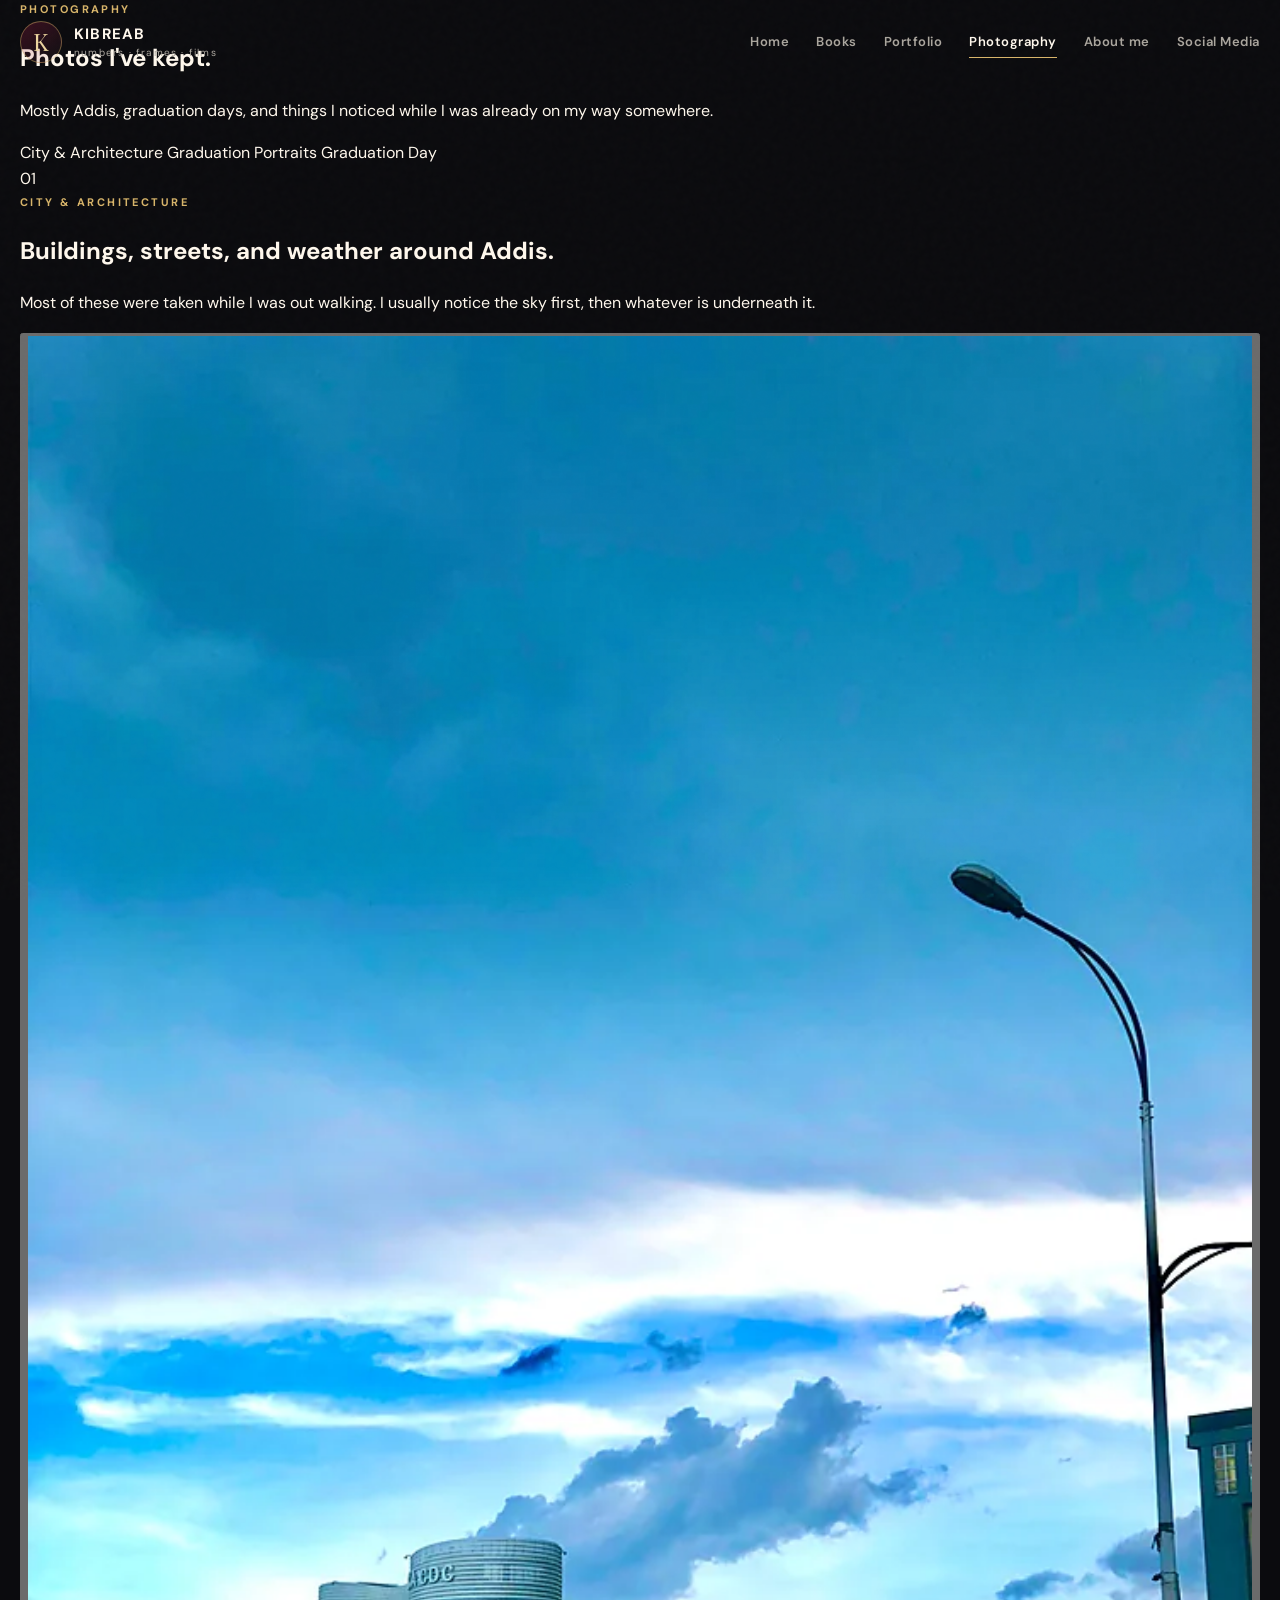
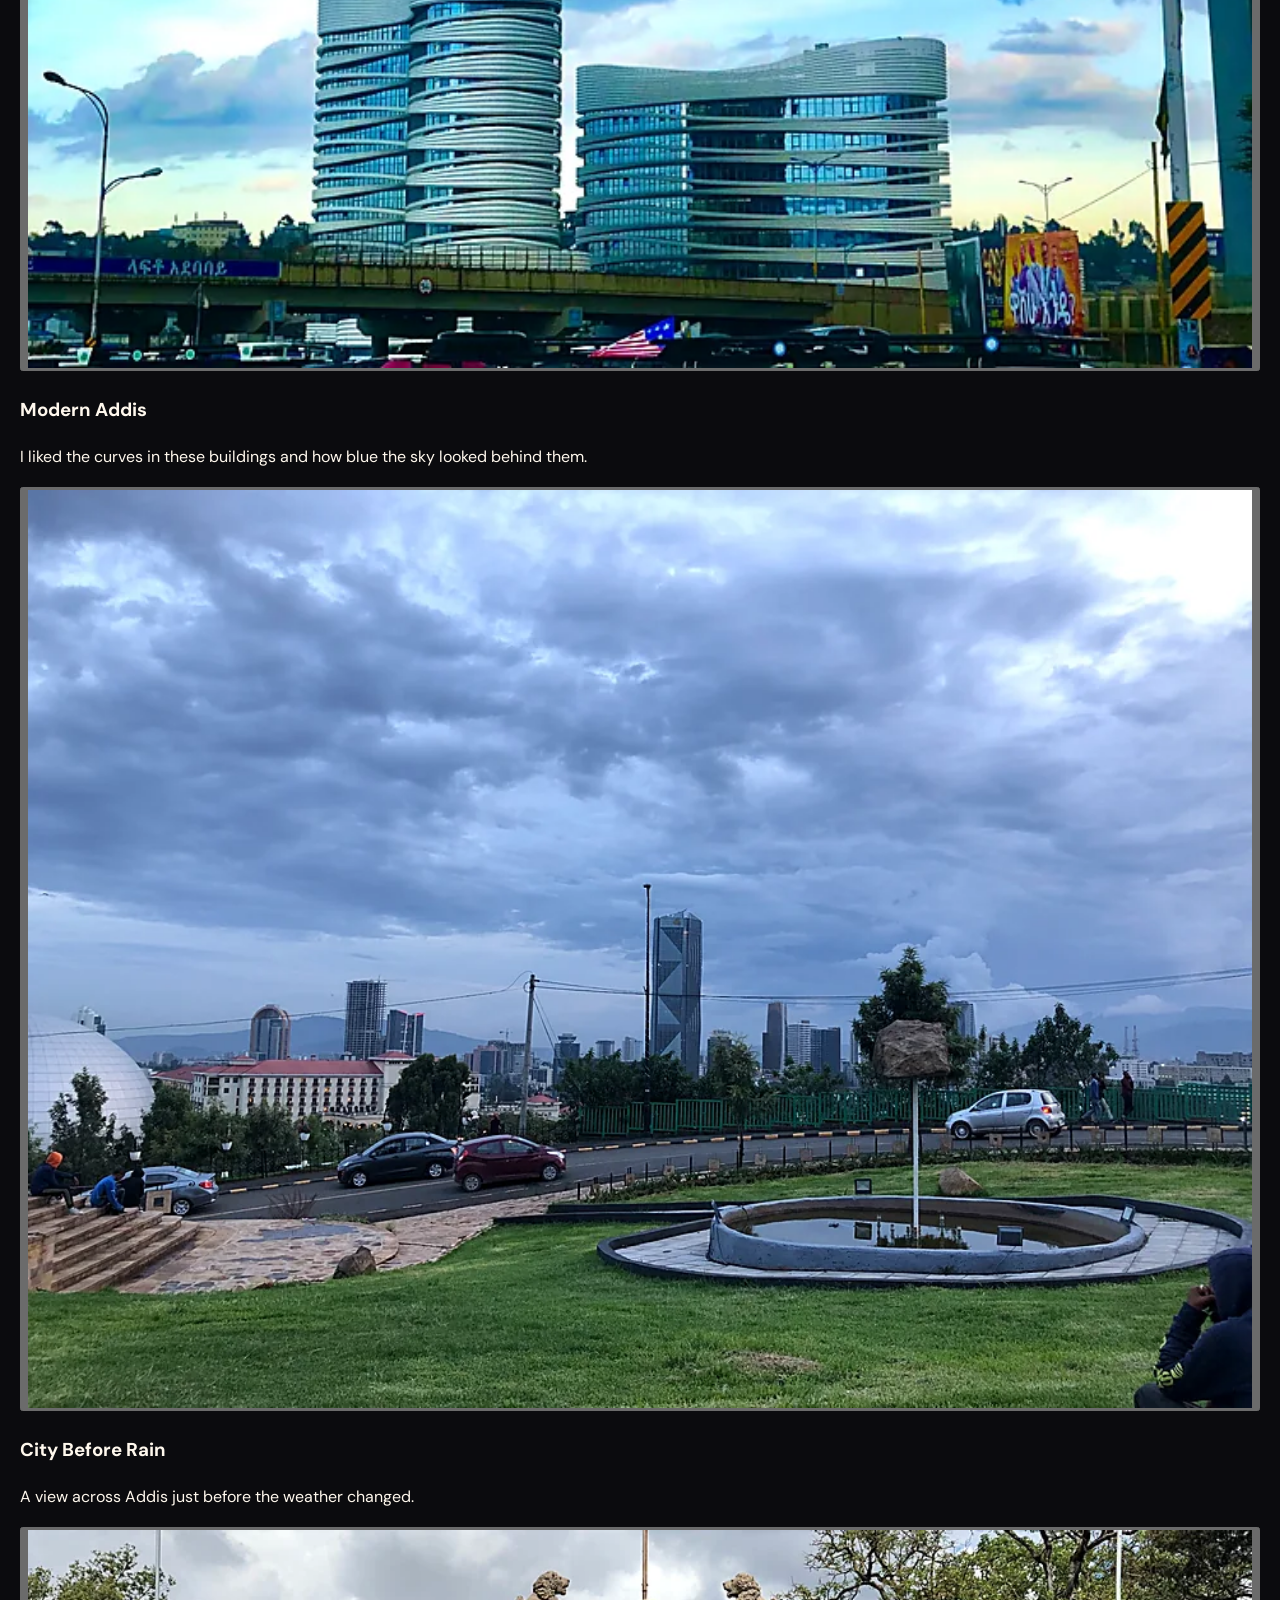
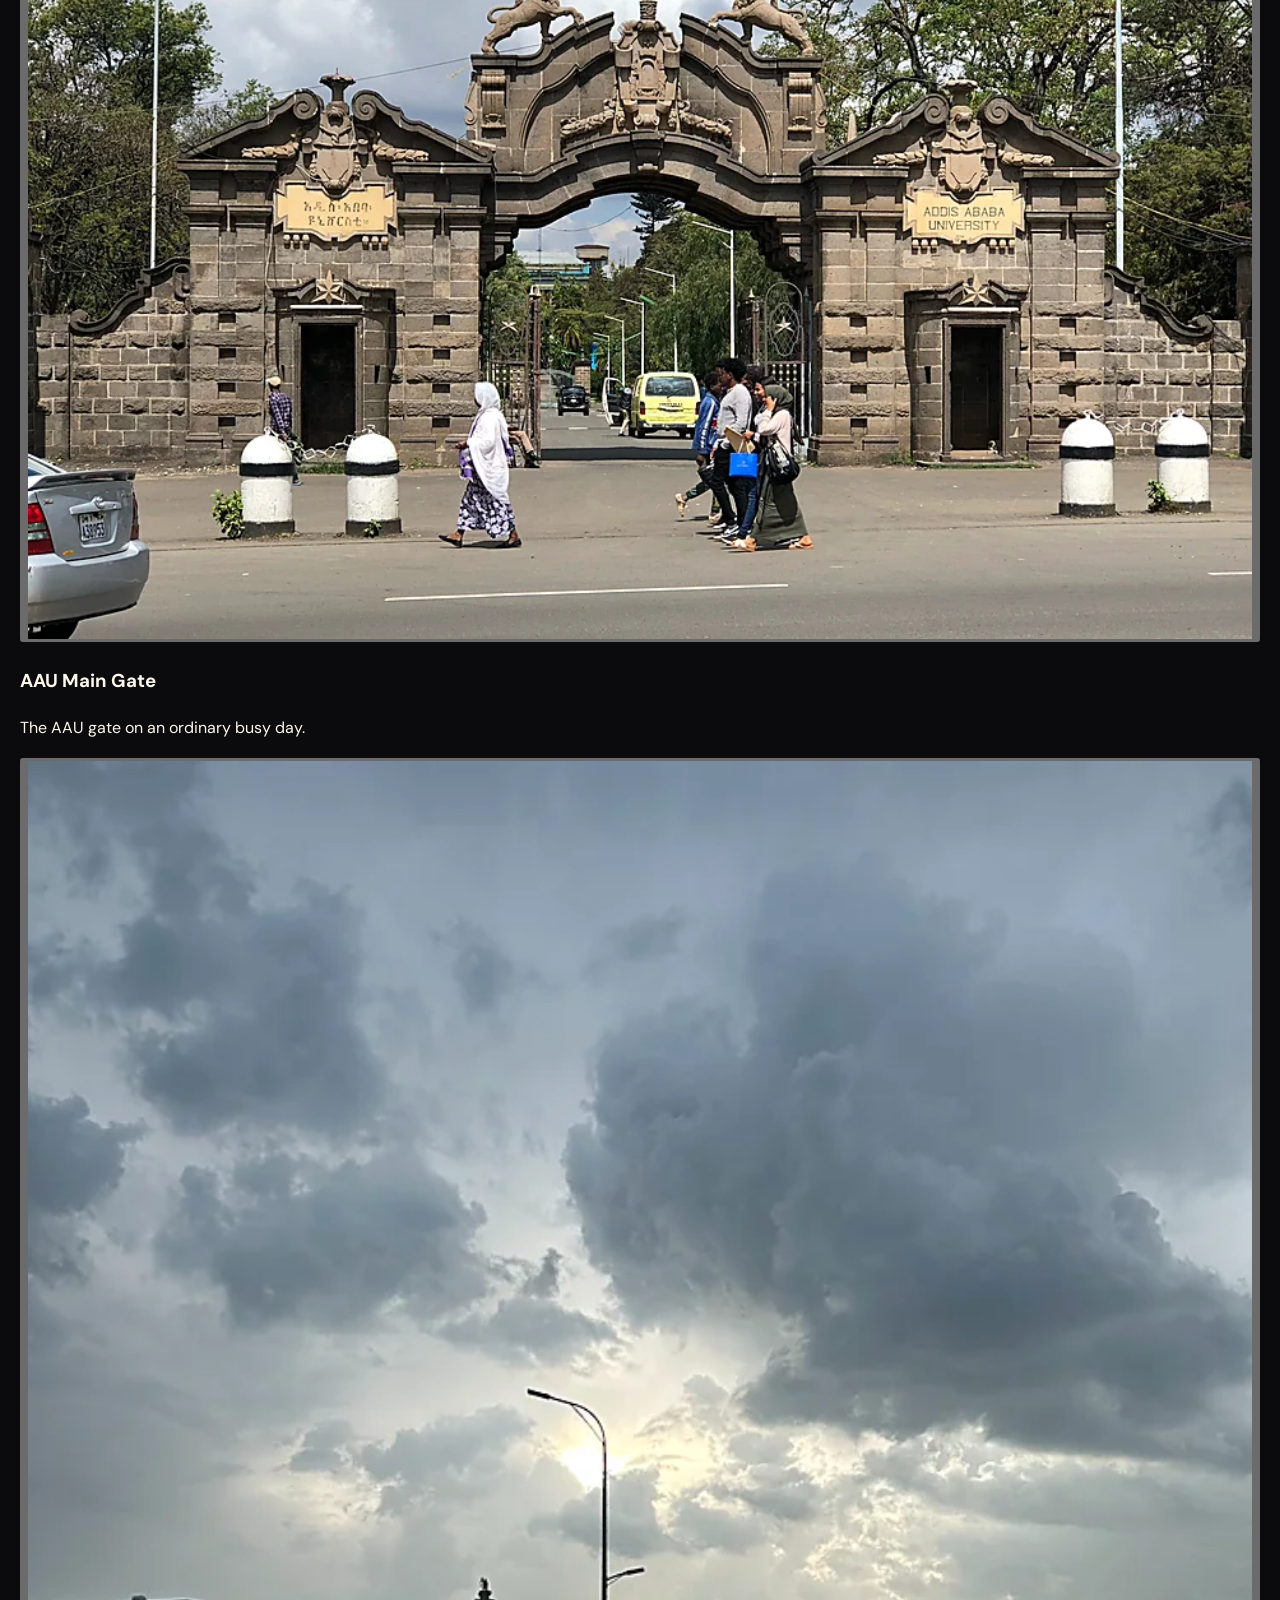
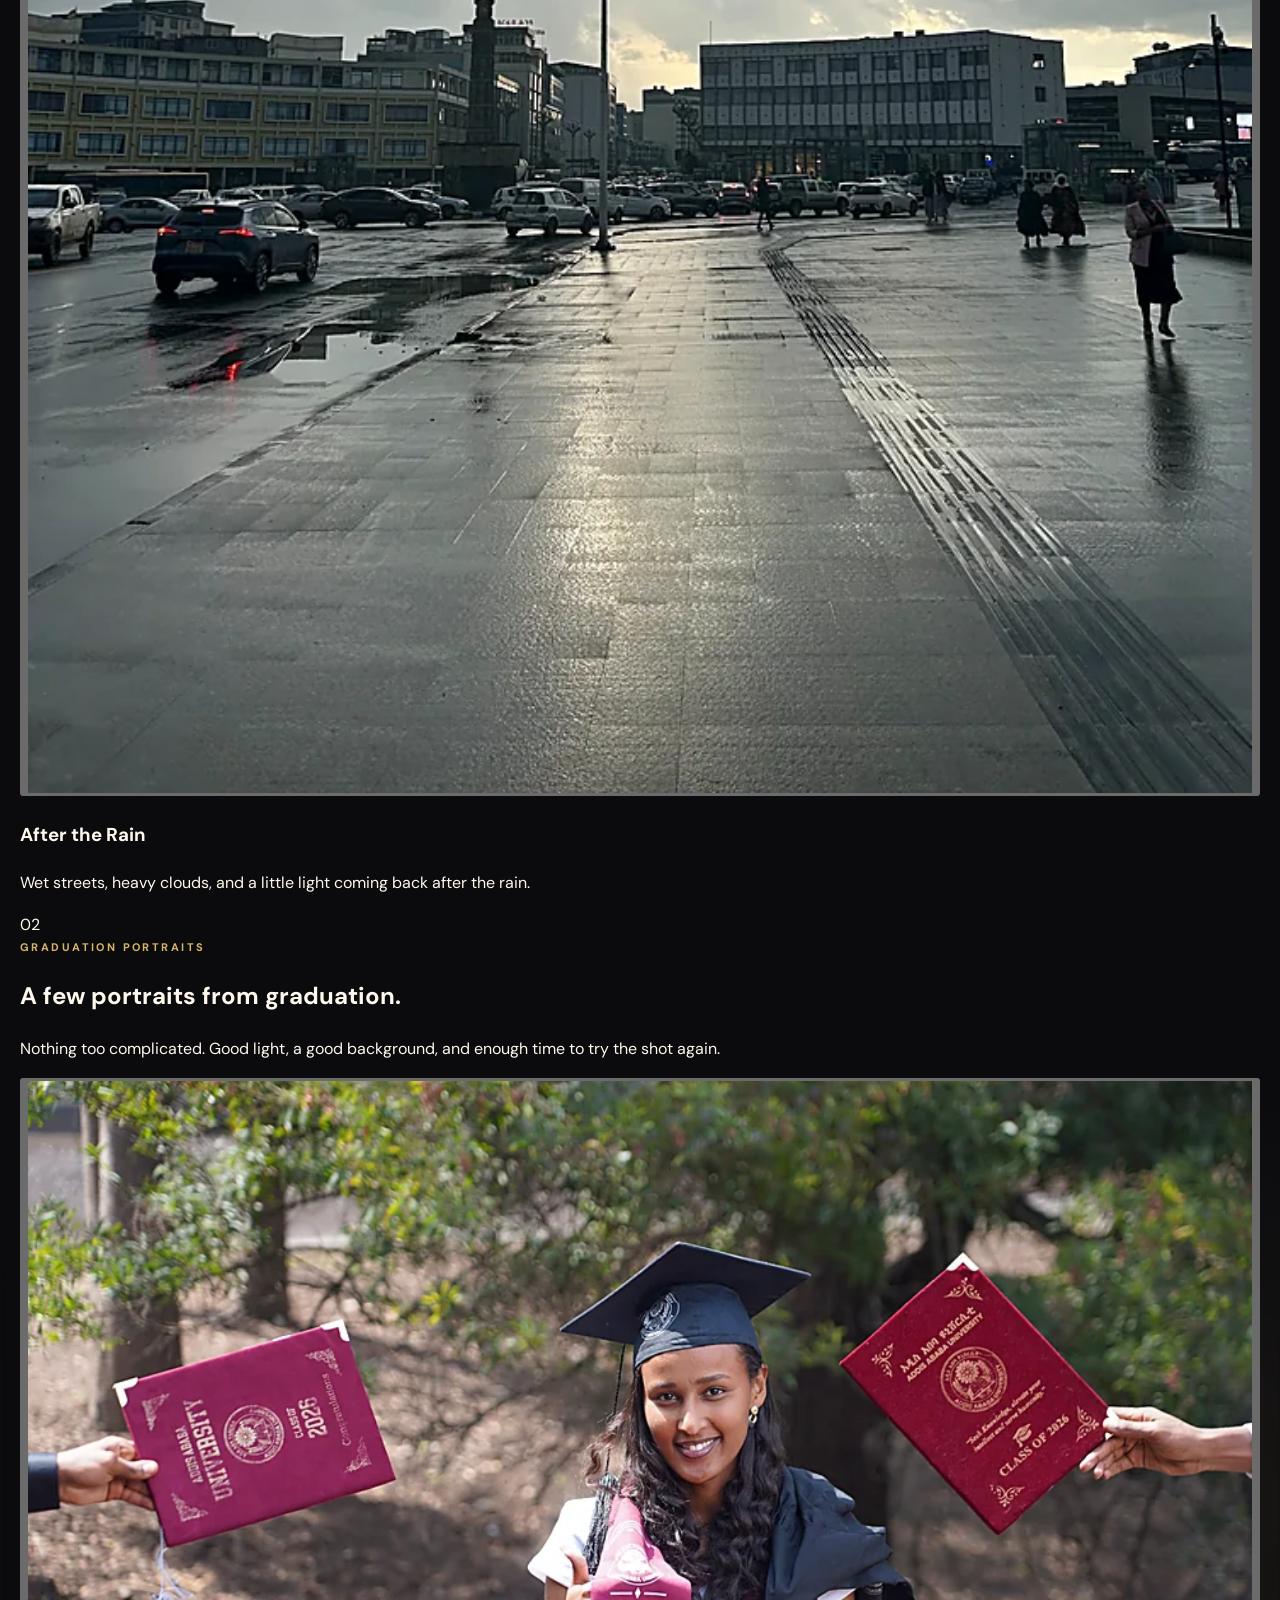
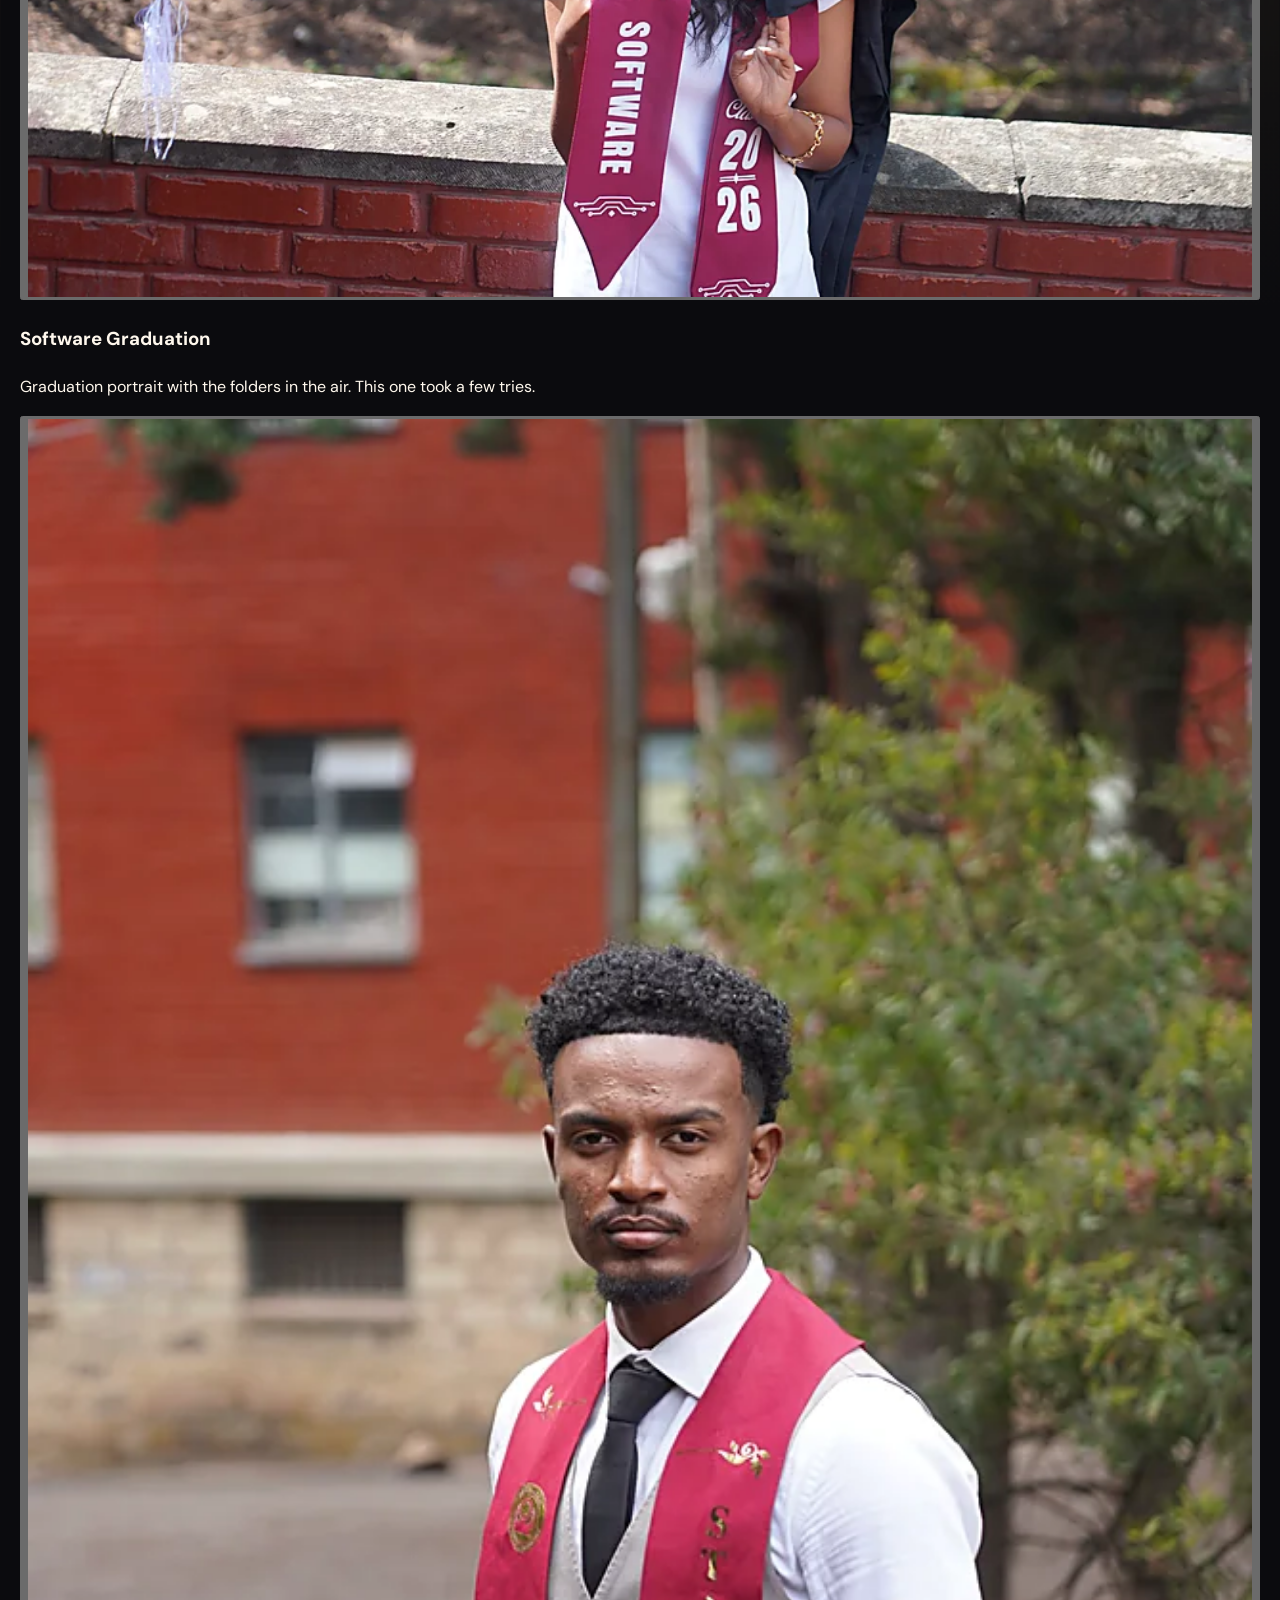
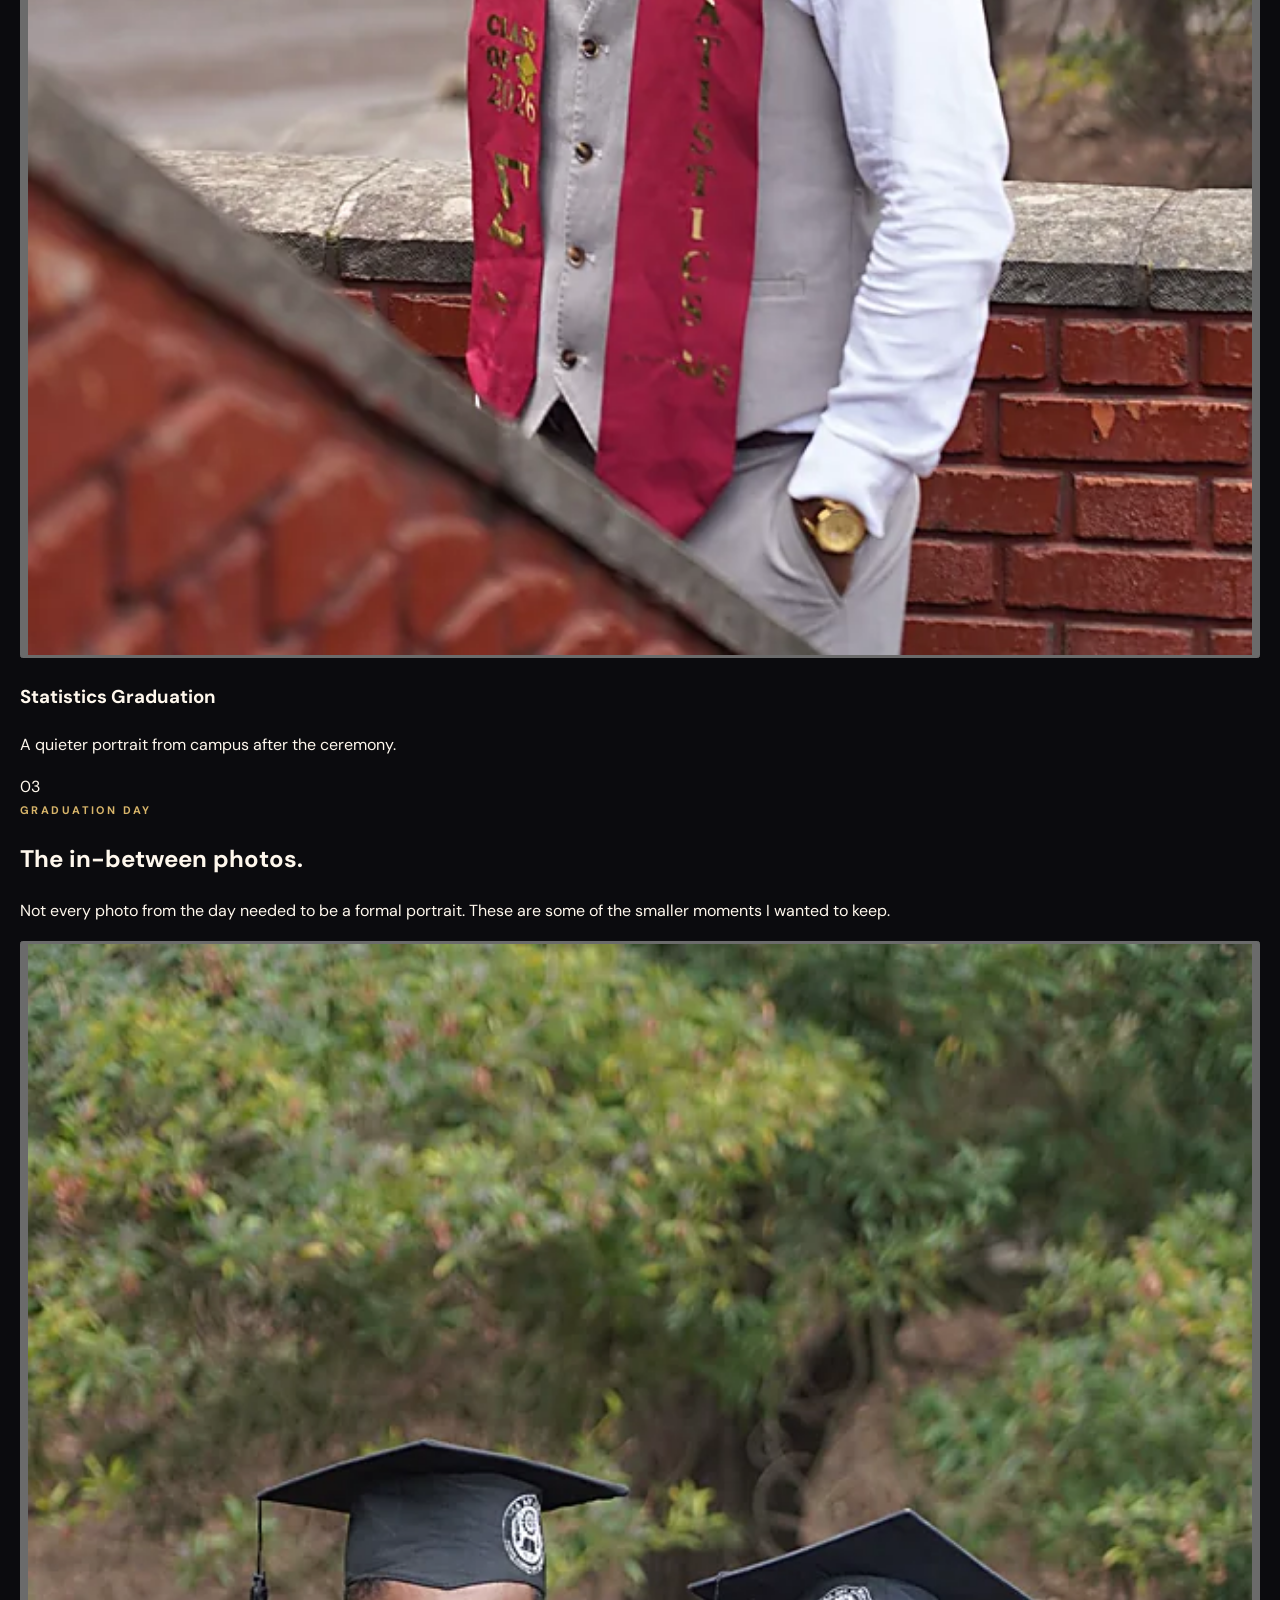
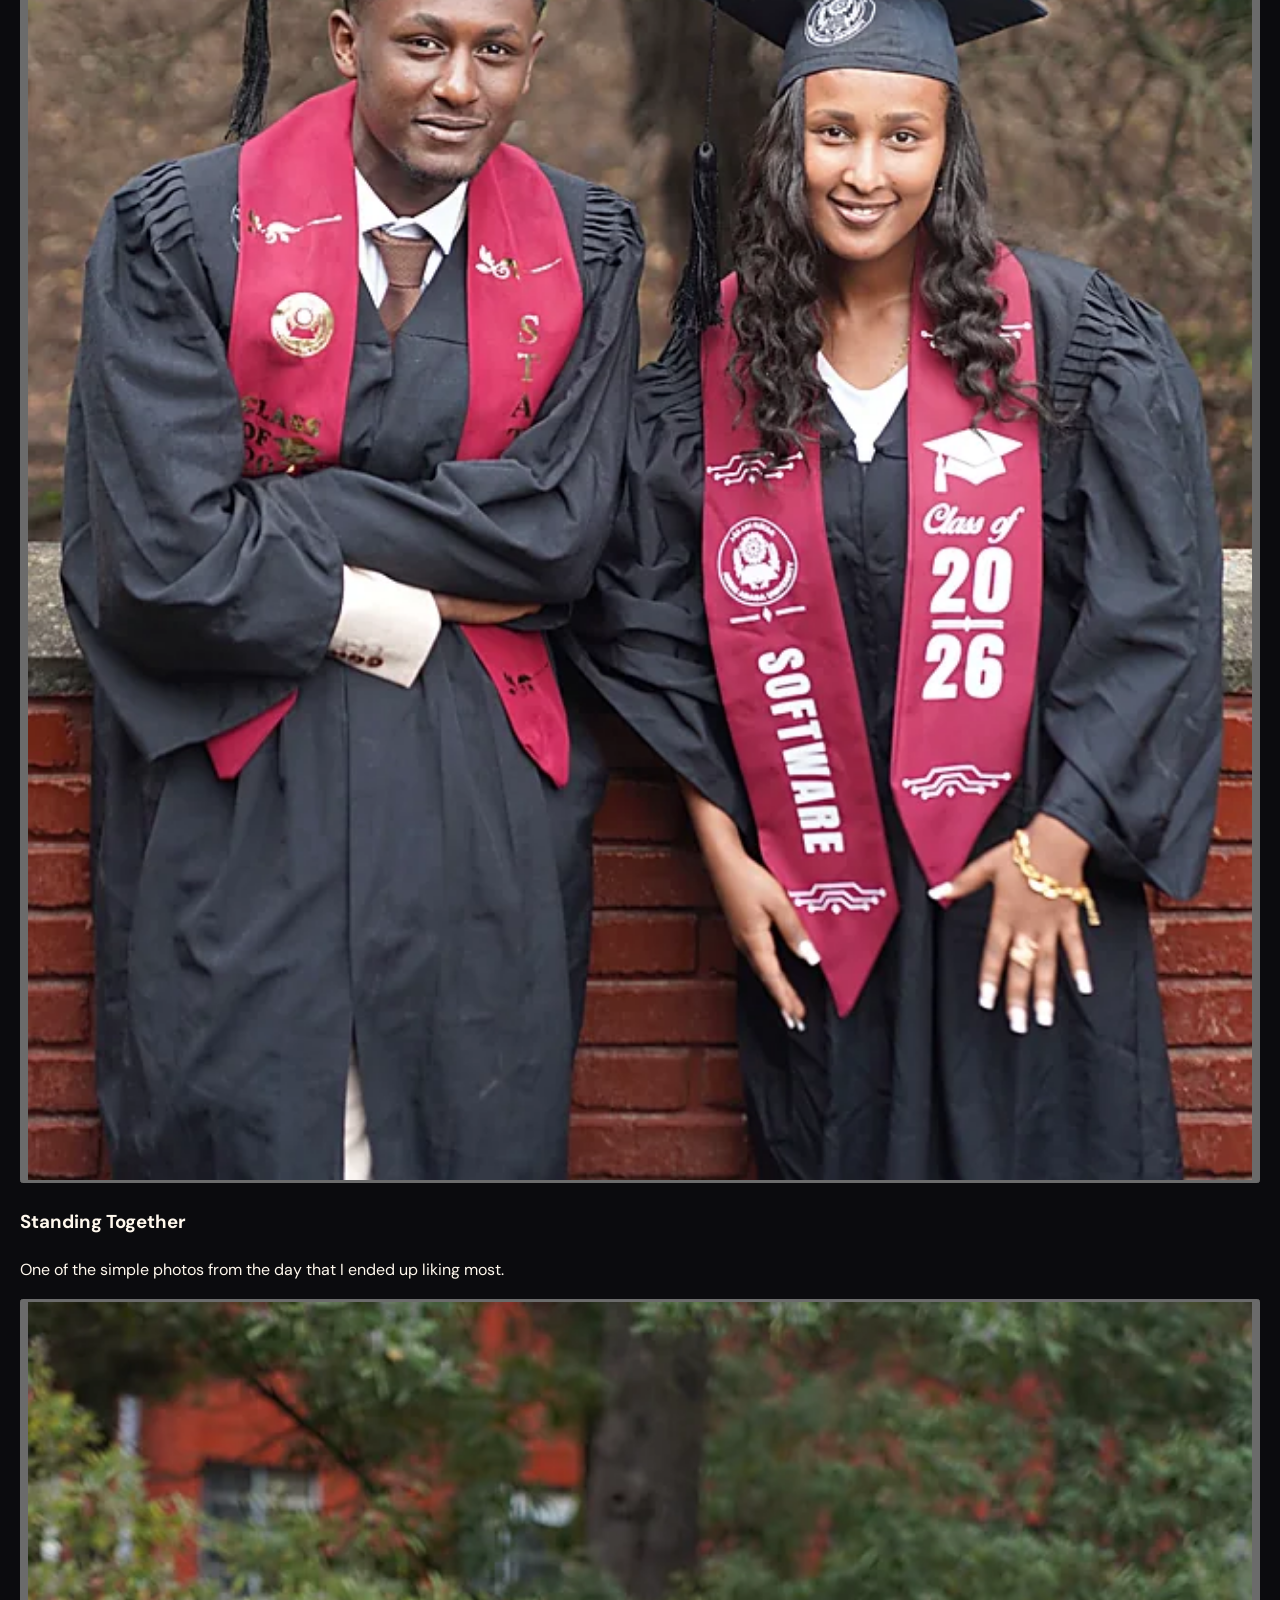
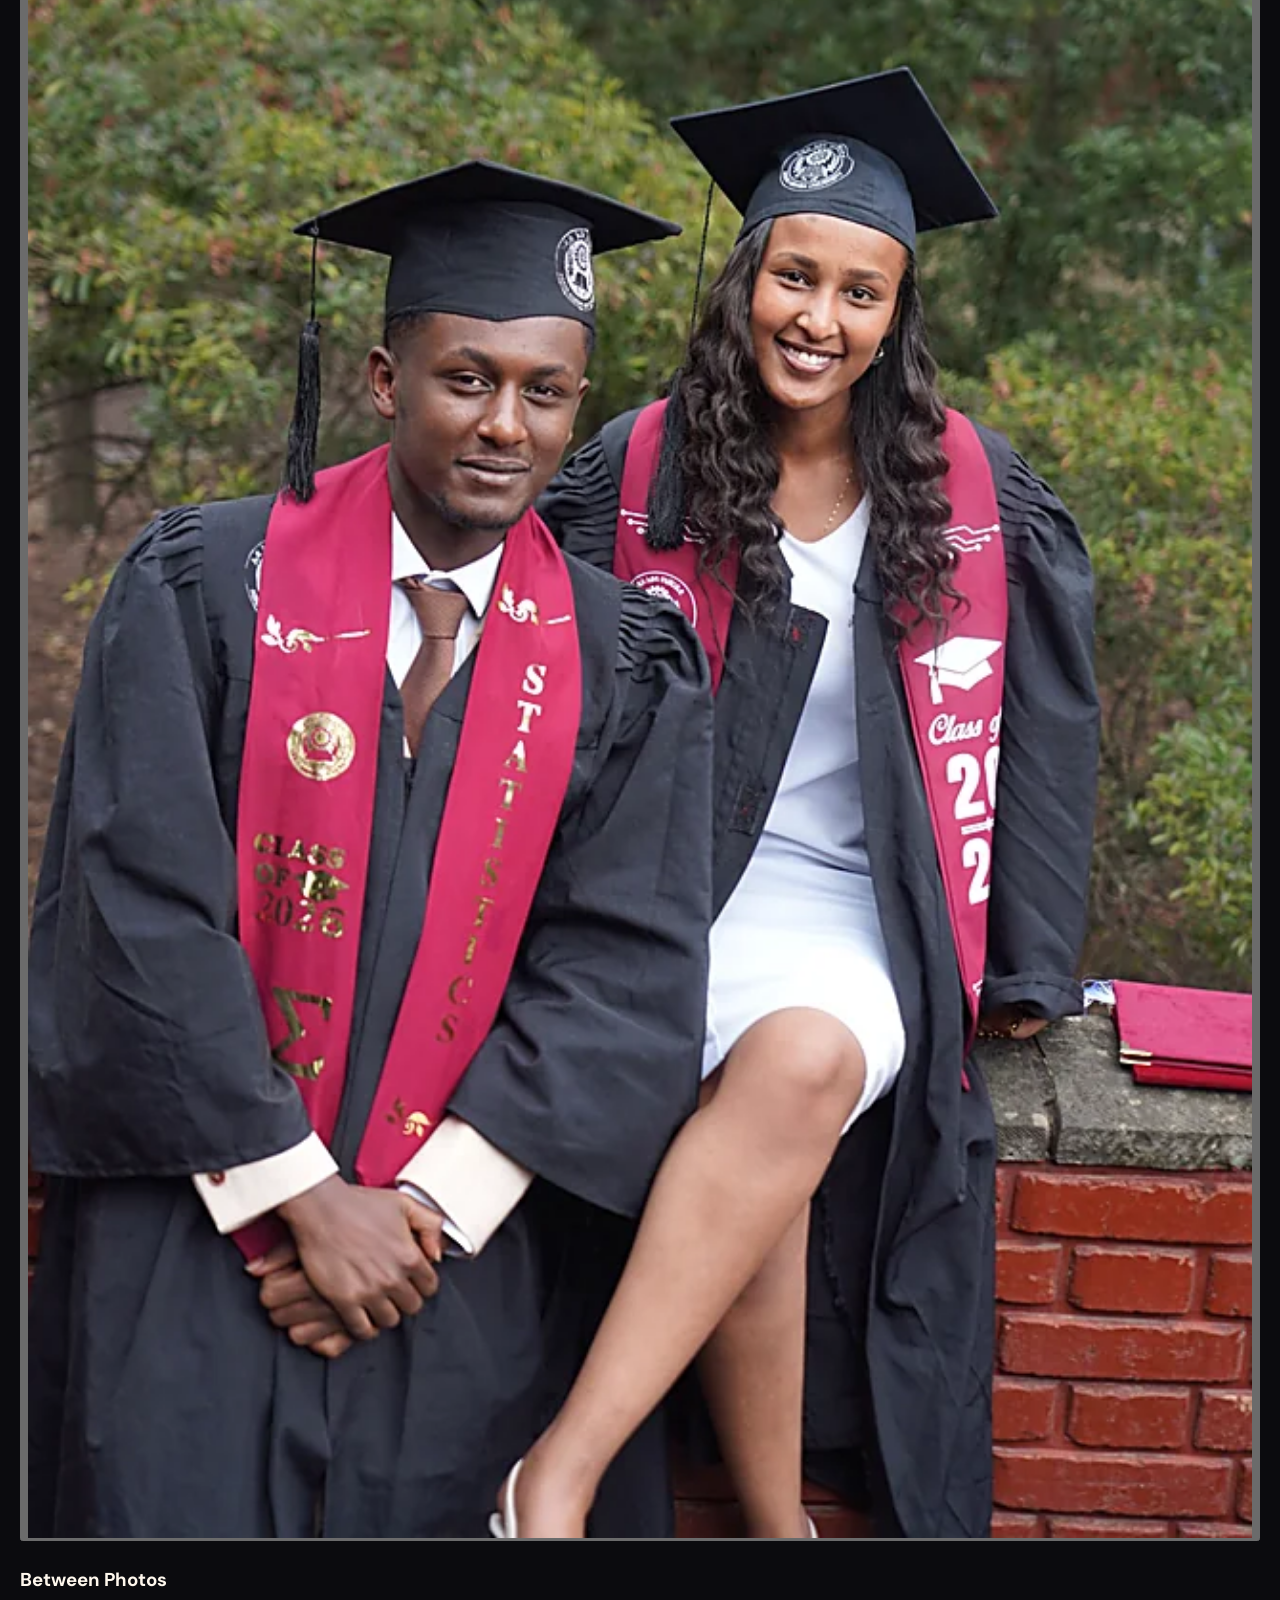
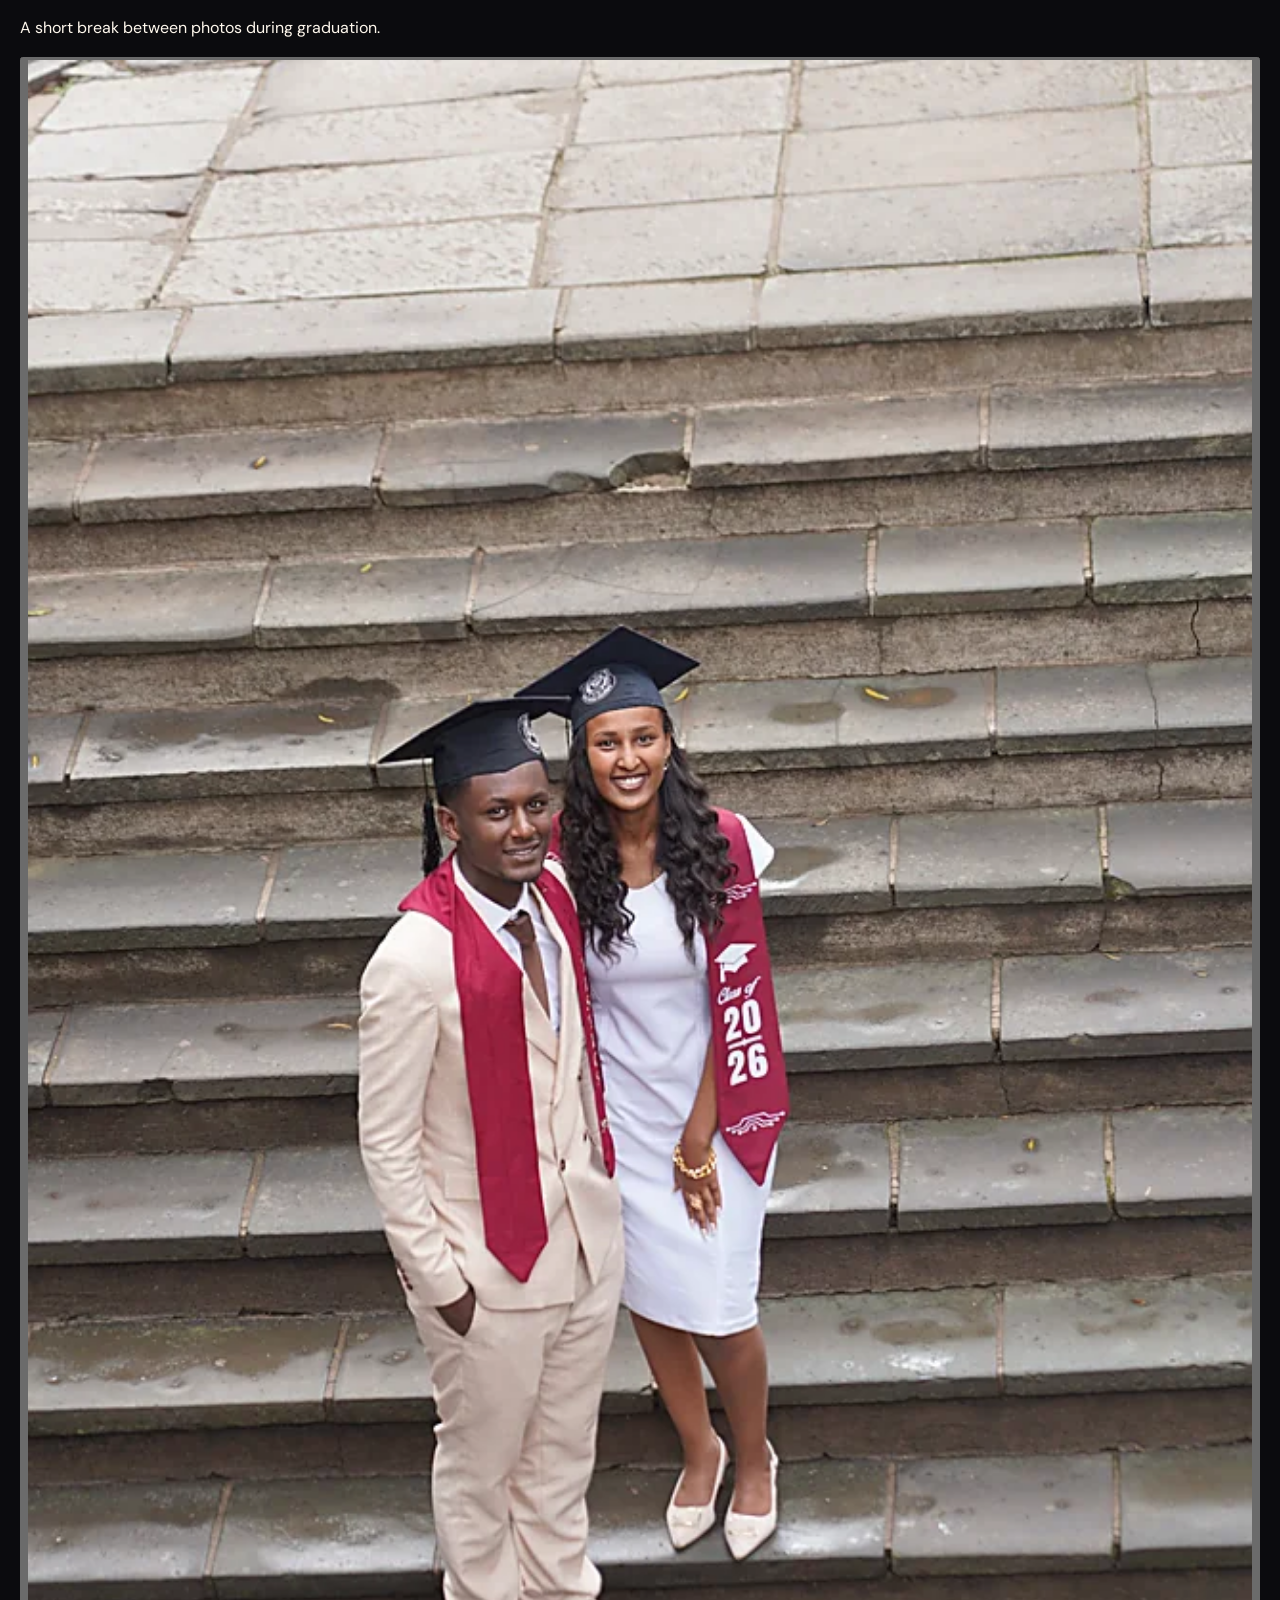
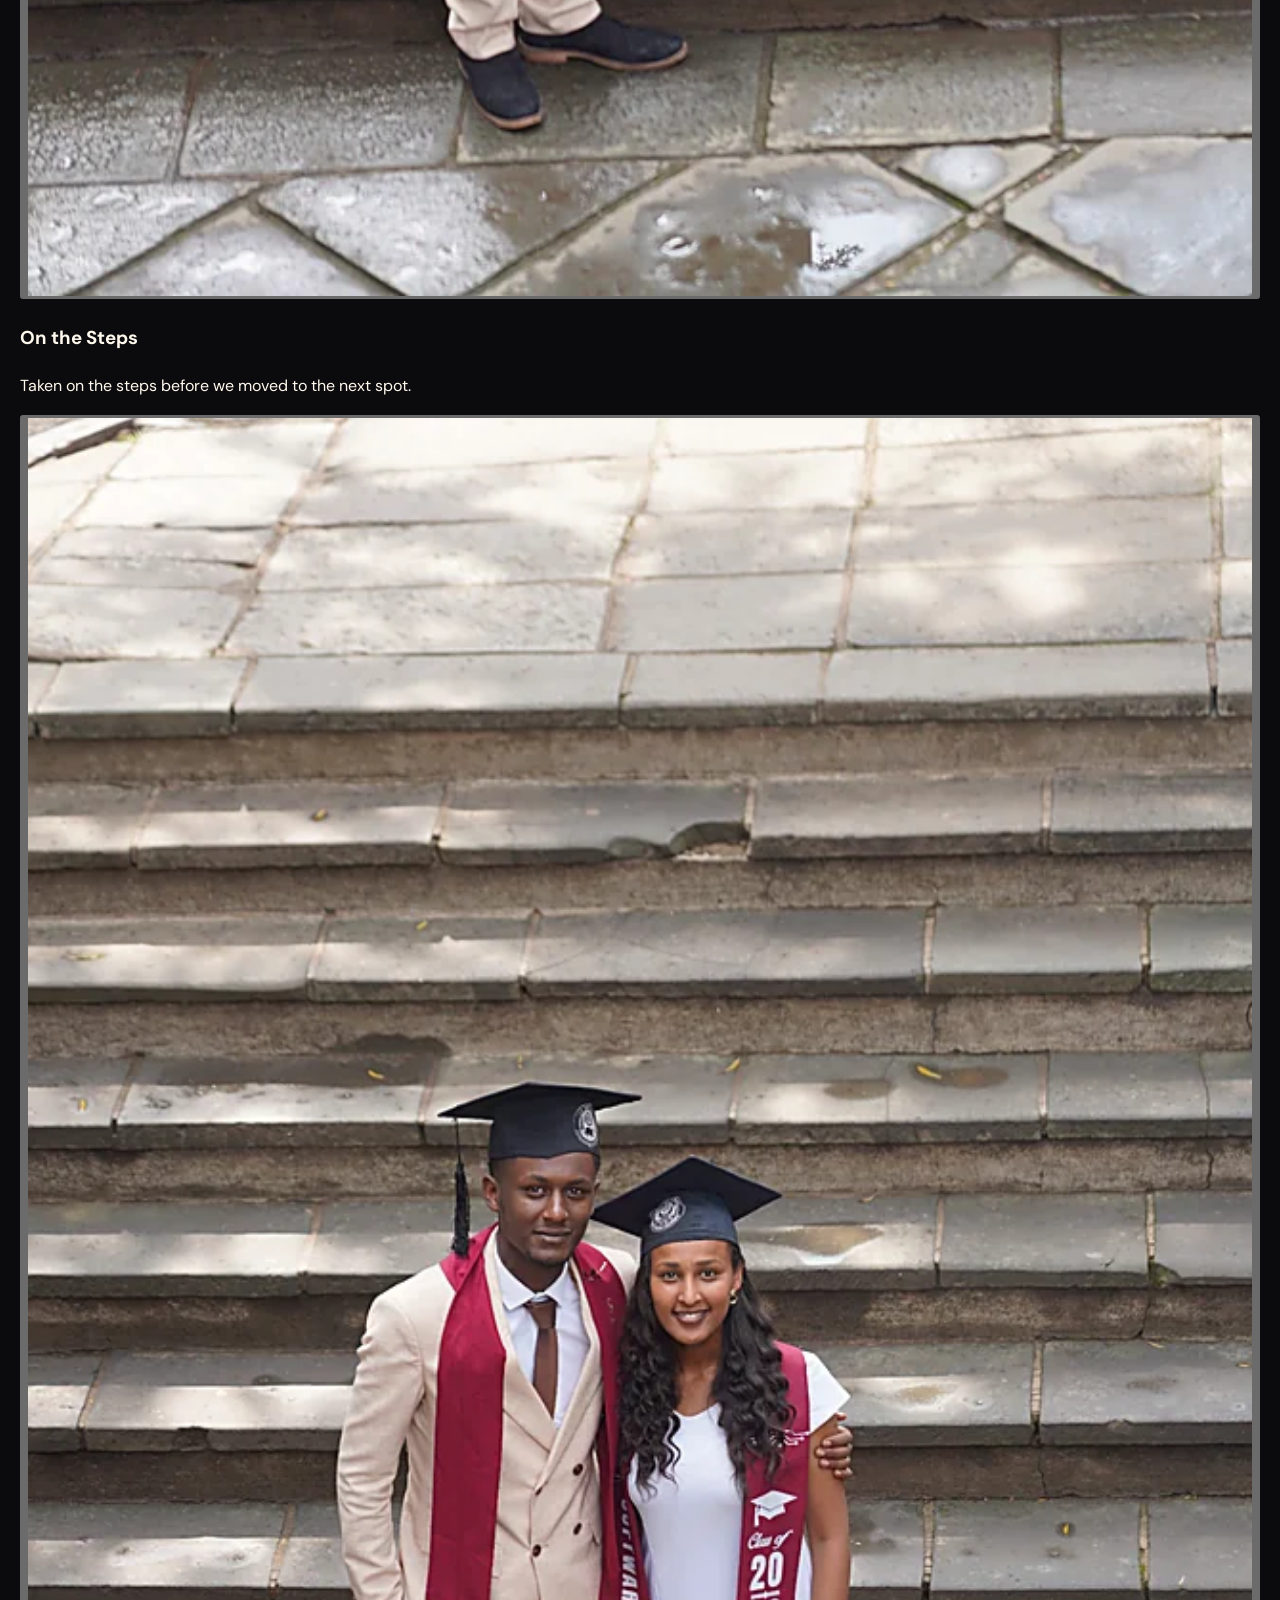
==== commit 16be00c0: "Redesign photography gallery layout photography-redesign" ====
--- a/photography/index.html
+++ b/photography/index.html
@@ -69,47 +69,569 @@
   </div>
 </header>
 <main id="main-content" tabindex="-1">
-<section class="page-hero photo-hero"><div class="photo-hero-bg" aria-hidden="true"></div><div class="shell page-hero-grid"><div data-reveal><p class="page-kicker">Photography</p><h1>My shots.<br><em>My moments.</em></h1><p>Architecture, weather, graduation days, and the frames that made me stop walking for a second.</p></div><div class="camera-mark" aria-hidden="true"><svg class="" aria-hidden="true"><use href="#i-camera"></use></svg></div></div></section>
-<section class="photo-section"><div class="shell"><div class="collection-heading" data-reveal><span>01</span><div><p class="section-label">My Shots</p><h2>Frames I chose on purpose.</h2></div></div><div class="photo-grid shots-grid"><button class="photo-card photo-tall" type="button" data-lightbox data-full="../assets/images/photos/full/modern-addis.webp" data-alt="Modern curved buildings in Addis Ababa beneath a dramatic blue sky" data-caption="Modern Addis under a sky that refused to be subtle." data-reveal>
-          <img src="../assets/images/photos/thumbs/modern-addis.webp" srcset="../assets/images/photos/thumbs/modern-addis.webp 960w, ../assets/images/photos/display/modern-addis.webp 1920w" sizes="(max-width: 700px) 92vw, 45vw" loading="lazy" width="2880" height="3840" alt="Modern curved buildings in Addis Ababa beneath a dramatic blue sky">
-          <span class="photo-overlay"><strong>Blue Hour Geometry</strong><small>Modern Addis under a sky that refused to be subtle.</small></span>
-        </button><button class="photo-card photo-wide" type="button" data-lightbox data-full="../assets/images/photos/full/city-overlook.webp" data-alt="Addis Ababa skyline viewed from a green park beneath heavy clouds" data-caption="A wide city view, low clouds, and the feeling that the weather is about to make a point." data-reveal>
-          <img src="../assets/images/photos/thumbs/city-overlook.webp" srcset="../assets/images/photos/thumbs/city-overlook.webp 960w, ../assets/images/photos/display/city-overlook.webp 1920w" sizes="(max-width: 700px) 92vw, 45vw" loading="lazy" width="3840" height="2880" alt="Addis Ababa skyline viewed from a green park beneath heavy clouds">
-          <span class="photo-overlay"><strong>Before the Rain</strong><small>A wide city view, low clouds, and the feeling that the weather is about to make a point.</small></span>
-        </button><button class="photo-card photo-wide" type="button" data-lightbox data-full="../assets/images/photos/full/aau-gate.webp" data-alt="Historic main gate of Addis Ababa University with pedestrians passing by" data-caption="A familiar threshold at Addis Ababa University—history, movement, and everyday life in one frame." data-reveal>
-          <img src="../assets/images/photos/thumbs/aau-gate.webp" srcset="../assets/images/photos/thumbs/aau-gate.webp 960w, ../assets/images/photos/display/aau-gate.webp 1920w" sizes="(max-width: 700px) 92vw, 45vw" loading="lazy" width="3840" height="2226" alt="Historic main gate of Addis Ababa University with pedestrians passing by">
-          <span class="photo-overlay"><strong>The Old Gate</strong><small>A familiar threshold at Addis Ababa University—history, movement, and everyday life in one frame.</small></span>
-        </button><button class="photo-card photo-tall" type="button" data-lightbox data-full="../assets/images/photos/full/after-rain.webp" data-alt="Rain-wet city square in Addis Ababa under dramatic clouds and filtered sunlight" data-caption="Wet pavement, crowded streets, and a small break of light over the city." data-reveal>
-          <img src="../assets/images/photos/thumbs/after-rain.webp" srcset="../assets/images/photos/thumbs/after-rain.webp 960w, ../assets/images/photos/display/after-rain.webp 1920w" sizes="(max-width: 700px) 92vw, 45vw" loading="lazy" width="2880" height="3840" alt="Rain-wet city square in Addis Ababa under dramatic clouds and filtered sunlight">
-          <span class="photo-overlay"><strong>After the Rain</strong><small>Wet pavement, crowded streets, and a small break of light over the city.</small></span>
-        </button><button class="photo-card photo-wide" type="button" data-lightbox data-full="../assets/images/photos/full/software-graduate.webp" data-alt="Software graduate posing outdoors between two floating diploma folders" data-caption="A graduation portrait built around confidence, celebration, and a little visual mischief." data-reveal>
-          <img src="../assets/images/photos/thumbs/software-graduate.webp" srcset="../assets/images/photos/thumbs/software-graduate.webp 960w, ../assets/images/photos/display/software-graduate.webp 1920w" sizes="(max-width: 700px) 92vw, 45vw" loading="lazy" width="3840" height="2559" alt="Software graduate posing outdoors between two floating diploma folders">
-          <span class="photo-overlay"><strong>A New Chapter</strong><small>A graduation portrait built around confidence, celebration, and a little visual mischief.</small></span>
-        </button><button class="photo-card photo-tall" type="button" data-lightbox data-full="../assets/images/photos/full/statistics-portrait.webp" data-alt="Statistics graduate wearing a crimson stole and formal vest on campus" data-caption="A quiet, cinematic graduation portrait with the campus doing the background work." data-reveal>
-          <img src="../assets/images/photos/thumbs/statistics-portrait.webp" srcset="../assets/images/photos/thumbs/statistics-portrait.webp 960w, ../assets/images/photos/display/statistics-portrait.webp 1920w" sizes="(max-width: 700px) 92vw, 45vw" loading="lazy" width="2559" height="3840" alt="Statistics graduate wearing a crimson stole and formal vest on campus">
-          <span class="photo-overlay"><strong>Portrait in Crimson</strong><small>A quiet, cinematic graduation portrait with the campus doing the background work.</small></span>
-        </button></div></div></section>
-<section class="photo-section moments-section"><div class="shell"><div class="collection-heading" data-reveal><span>02</span><div><p class="section-label">Moments</p><h2>The day mattered more than the pose.</h2></div></div><div class="photo-grid moments-grid"><button class="photo-card photo-tall" type="button" data-lightbox data-full="../assets/images/photos/full/moment-standing.webp" data-alt="Kibreab and a fellow graduate standing together in graduation gowns" data-caption="A shared graduation frame—and proof that serious milestones can still look effortless." data-reveal>
-          <img src="../assets/images/photos/thumbs/moment-standing.webp" srcset="../assets/images/photos/thumbs/moment-standing.webp 960w, ../assets/images/photos/display/moment-standing.webp 1920w" sizes="(max-width: 700px) 92vw, 45vw" loading="lazy" width="2559" height="3840" alt="Kibreab and a fellow graduate standing together in graduation gowns">
-          <span class="photo-overlay"><strong>We Made It</strong><small>A shared graduation frame—and proof that serious milestones can still look effortless.</small></span>
-        </button><button class="photo-card photo-tall" type="button" data-lightbox data-full="../assets/images/photos/full/moment-seated.webp" data-alt="Kibreab and a fellow graduate seated together in graduation attire" data-caption="One ceremony, two degrees, and a pause before whatever comes next." data-reveal>
-          <img src="../assets/images/photos/thumbs/moment-seated.webp" srcset="../assets/images/photos/thumbs/moment-seated.webp 960w, ../assets/images/photos/display/moment-seated.webp 1920w" sizes="(max-width: 700px) 92vw, 45vw" loading="lazy" width="2559" height="3840" alt="Kibreab and a fellow graduate seated together in graduation attire">
-          <span class="photo-overlay"><strong>Between Chapters</strong><small>One ceremony, two degrees, and a pause before whatever comes next.</small></span>
-        </button><button class="photo-card photo-tall" type="button" data-lightbox data-full="../assets/images/photos/full/moment-steps-suit.webp" data-alt="Kibreab in a light suit with a fellow graduate on broad stone steps" data-caption="A staircase, a milestone, and the kind of frame that keeps the whole day in perspective." data-reveal>
-          <img src="../assets/images/photos/thumbs/moment-steps-suit.webp" srcset="../assets/images/photos/thumbs/moment-steps-suit.webp 960w, ../assets/images/photos/display/moment-steps-suit.webp 1920w" sizes="(max-width: 700px) 92vw, 45vw" loading="lazy" width="2559" height="3840" alt="Kibreab in a light suit with a fellow graduate on broad stone steps">
-          <span class="photo-overlay"><strong>From Above</strong><small>A staircase, a milestone, and the kind of frame that keeps the whole day in perspective.</small></span>
-        </button><button class="photo-card photo-tall" type="button" data-lightbox data-full="../assets/images/photos/full/moment-steps-standing.webp" data-alt="Kibreab and a fellow graduate standing together on broad stone steps" data-caption="A classic graduation portrait with enough empty space to imagine the next chapter." data-reveal>
-          <img src="../assets/images/photos/thumbs/moment-steps-standing.webp" srcset="../assets/images/photos/thumbs/moment-steps-standing.webp 960w, ../assets/images/photos/display/moment-steps-standing.webp 1920w" sizes="(max-width: 700px) 92vw, 45vw" loading="lazy" width="2559" height="3840" alt="Kibreab and a fellow graduate standing together on broad stone steps">
-          <span class="photo-overlay"><strong>Steps Forward</strong><small>A classic graduation portrait with enough empty space to imagine the next chapter.</small></span>
-        </button><button class="photo-card photo-tall" type="button" data-lightbox data-full="../assets/images/photos/full/moment-palms.webp" data-alt="Kibreab and a fellow graduate posing beneath palm trees in academic gowns" data-caption="A softer frame from a loud, unforgettable day." data-reveal>
-          <img src="../assets/images/photos/thumbs/moment-palms.webp" srcset="../assets/images/photos/thumbs/moment-palms.webp 960w, ../assets/images/photos/display/moment-palms.webp 1920w" sizes="(max-width: 700px) 92vw, 45vw" loading="lazy" width="2559" height="3840" alt="Kibreab and a fellow graduate posing beneath palm trees in academic gowns">
-          <span class="photo-overlay"><strong>Under the Palms</strong><small>A softer frame from a loud, unforgettable day.</small></span>
-        </button><button class="photo-card photo-tall" type="button" data-lightbox data-full="../assets/images/photos/full/moment-back-to-back.webp" data-alt="Kibreab and a fellow graduate posing back to back beneath palm trees" data-caption="One of those photographs that feels staged and completely real at the same time." data-reveal>
-          <img src="../assets/images/photos/thumbs/moment-back-to-back.webp" srcset="../assets/images/photos/thumbs/moment-back-to-back.webp 960w, ../assets/images/photos/display/moment-back-to-back.webp 1920w" sizes="(max-width: 700px) 92vw, 45vw" loading="lazy" width="2559" height="3840" alt="Kibreab and a fellow graduate posing back to back beneath palm trees">
-          <span class="photo-overlay"><strong>Back to Back</strong><small>One of those photographs that feels staged and completely real at the same time.</small></span>
-        </button></div></div></section>
-<section class="coming-section"><div class="shell"><div class="coming-card" data-reveal><span class="coming-number">03</span><div><p class="section-label">More collections</p><h2>The archive is still developing.</h2><p>Street scenes, travel frames, portraits, and whatever makes me reach for the camera next will be added here soon. Consider this the quiet room before the next exhibition opens.</p></div><span class="coming-stamp">Coming soon</span></div></div></section>
-<dialog class="modal lightbox" data-lightbox-modal aria-label="Full-screen photograph viewer"><div class="lightbox-panel"><button class="round-button lightbox-close" type="button" data-lightbox-close aria-label="Close photograph"><svg class="" aria-hidden="true"><use href="#i-close"></use></svg></button><img data-lightbox-image alt=""><div class="lightbox-caption" data-lightbox-caption></div></div></dialog></main>
+
+  <!-- INTRO -->
+  <section class="photo-intro">
+    <div class="shell photo-intro-inner" data-reveal>
+      <p class="page-kicker">Photography</p>
+
+      <h1>Photos I've kept.</h1>
+
+      <p class="photo-intro-copy">
+        Mostly Addis, graduation days, and things I noticed
+        while I was already on my way somewhere.
+      </p>
+
+      <nav class="photo-category-nav" aria-label="Photography collections">
+        <a href="#city">City & Architecture</a>
+        <a href="#portraits">Graduation Portraits</a>
+        <a href="#graduation">Graduation Day</a>
+      </nav>
+    </div>
+  </section>
+
+
+  <!-- 01 — CITY & ARCHITECTURE -->
+  <section class="photo-collection" id="city">
+    <div class="shell">
+
+      <header class="photo-collection-header" data-reveal>
+        <span class="collection-number">01</span>
+
+        <div>
+          <p class="section-label">City & Architecture</p>
+          <h2>Buildings, streets, and weather around Addis.</h2>
+
+          <p>
+            Most of these were taken while I was out walking.
+            I usually notice the sky first, then whatever is underneath it.
+          </p>
+        </div>
+      </header>
+
+
+      <div class="gallery-grid city-grid">
+
+        <!-- Modern Addis -->
+        <article class="gallery-item portrait" data-reveal>
+
+          <button
+            class="gallery-photo"
+            type="button"
+            data-lightbox
+            data-full="../assets/images/photos/full/modern-addis.webp"
+            data-alt="Modern curved buildings in Addis Ababa beneath a blue sky"
+            data-caption="I liked the curves in these buildings and how blue the sky looked behind them."
+            aria-label="Open Modern Addis photograph"
+          >
+            <img
+              src="../assets/images/photos/thumbs/modern-addis.webp"
+              srcset="
+                ../assets/images/photos/thumbs/modern-addis.webp 960w,
+                ../assets/images/photos/display/modern-addis.webp 1920w
+              "
+              sizes="(max-width: 700px) 92vw, 420px"
+              loading="lazy"
+              width="2880"
+              height="3840"
+              alt="Modern curved buildings in Addis Ababa beneath a blue sky"
+            >
+          </button>
+
+          <div class="gallery-copy">
+            <h3>Modern Addis</h3>
+            <p>
+              I liked the curves in these buildings and how blue
+              the sky looked behind them.
+            </p>
+          </div>
+
+        </article>
+
+
+        <!-- City Before Rain -->
+        <article class="gallery-item" data-reveal>
+
+          <button
+            class="gallery-photo"
+            type="button"
+            data-lightbox
+            data-full="../assets/images/photos/full/city-overlook.webp"
+            data-alt="Addis Ababa skyline viewed from a green park beneath heavy clouds"
+            data-caption="A view across Addis just before the weather changed."
+            aria-label="Open City Before Rain photograph"
+          >
+            <img
+              src="../assets/images/photos/thumbs/city-overlook.webp"
+              srcset="
+                ../assets/images/photos/thumbs/city-overlook.webp 960w,
+                ../assets/images/photos/display/city-overlook.webp 1920w
+              "
+              sizes="(max-width: 700px) 92vw, 420px"
+              loading="lazy"
+              width="3840"
+              height="2880"
+              alt="Addis Ababa skyline viewed from a green park beneath heavy clouds"
+            >
+          </button>
+
+          <div class="gallery-copy">
+            <h3>City Before Rain</h3>
+            <p>
+              A view across Addis just before the weather changed.
+            </p>
+          </div>
+
+        </article>
+
+
+        <!-- AAU Gate -->
+        <article class="gallery-item" data-reveal>
+
+          <button
+            class="gallery-photo"
+            type="button"
+            data-lightbox
+            data-full="../assets/images/photos/full/aau-gate.webp"
+            data-alt="Main gate of Addis Ababa University with people passing by"
+            data-caption="The AAU gate on an ordinary busy day."
+            aria-label="Open AAU Main Gate photograph"
+          >
+            <img
+              src="../assets/images/photos/thumbs/aau-gate.webp"
+              srcset="
+                ../assets/images/photos/thumbs/aau-gate.webp 960w,
+                ../assets/images/photos/display/aau-gate.webp 1920w
+              "
+              sizes="(max-width: 700px) 92vw, 420px"
+              loading="lazy"
+              width="3840"
+              height="2226"
+              alt="Main gate of Addis Ababa University with people passing by"
+            >
+          </button>
+
+          <div class="gallery-copy">
+            <h3>AAU Main Gate</h3>
+            <p>
+              The AAU gate on an ordinary busy day.
+            </p>
+          </div>
+
+        </article>
+
+
+        <!-- After Rain -->
+        <article class="gallery-item portrait" data-reveal>
+
+          <button
+            class="gallery-photo"
+            type="button"
+            data-lightbox
+            data-full="../assets/images/photos/full/after-rain.webp"
+            data-alt="Rain-wet city square in Addis Ababa beneath heavy clouds"
+            data-caption="Wet streets, heavy clouds, and a little light coming back after the rain."
+            aria-label="Open After the Rain photograph"
+          >
+            <img
+              src="../assets/images/photos/thumbs/after-rain.webp"
+              srcset="
+                ../assets/images/photos/thumbs/after-rain.webp 960w,
+                ../assets/images/photos/display/after-rain.webp 1920w
+              "
+              sizes="(max-width: 700px) 92vw, 420px"
+              loading="lazy"
+              width="2880"
+              height="3840"
+              alt="Rain-wet city square in Addis Ababa beneath heavy clouds"
+            >
+          </button>
+
+          <div class="gallery-copy">
+            <h3>After the Rain</h3>
+            <p>
+              Wet streets, heavy clouds, and a little light
+              coming back after the rain.
+            </p>
+          </div>
+
+        </article>
+
+      </div>
+    </div>
+  </section>
+
+
+  <!-- 02 — GRADUATION PORTRAITS -->
+  <section class="photo-collection" id="portraits">
+    <div class="shell">
+
+      <header class="photo-collection-header" data-reveal>
+        <span class="collection-number">02</span>
+
+        <div>
+          <p class="section-label">Graduation Portraits</p>
+          <h2>A few portraits from graduation.</h2>
+
+          <p>
+            Nothing too complicated. Good light, a good background,
+            and enough time to try the shot again.
+          </p>
+        </div>
+      </header>
+
+
+      <div class="gallery-grid portrait-grid">
+
+        <!-- Software Graduation -->
+        <article class="gallery-item" data-reveal>
+
+          <button
+            class="gallery-photo"
+            type="button"
+            data-lightbox
+            data-full="../assets/images/photos/full/software-graduate.webp"
+            data-alt="Software graduate posing outdoors with diploma folders in the air"
+            data-caption="Graduation portrait with the folders in the air. This one took a few tries."
+            aria-label="Open Software Graduation photograph"
+          >
+            <img
+              src="../assets/images/photos/thumbs/software-graduate.webp"
+              srcset="
+                ../assets/images/photos/thumbs/software-graduate.webp 960w,
+                ../assets/images/photos/display/software-graduate.webp 1920w
+              "
+              sizes="(max-width: 700px) 92vw, 360px"
+              loading="lazy"
+              width="3840"
+              height="2559"
+              alt="Software graduate posing outdoors with diploma folders in the air"
+            >
+          </button>
+
+          <div class="gallery-copy">
+            <h3>Software Graduation</h3>
+            <p>
+              Graduation portrait with the folders in the air.
+              This one took a few tries.
+            </p>
+          </div>
+
+        </article>
+
+
+        <!-- Statistics Graduation -->
+        <article class="gallery-item portrait" data-reveal>
+
+          <button
+            class="gallery-photo"
+            type="button"
+            data-lightbox
+            data-full="../assets/images/photos/full/statistics-portrait.webp"
+            data-alt="Statistics graduate wearing a crimson stole on campus"
+            data-caption="A quieter portrait from campus after the ceremony."
+            aria-label="Open Statistics Graduation photograph"
+          >
+            <img
+              src="../assets/images/photos/thumbs/statistics-portrait.webp"
+              srcset="
+                ../assets/images/photos/thumbs/statistics-portrait.webp 960w,
+                ../assets/images/photos/display/statistics-portrait.webp 1920w
+              "
+              sizes="(max-width: 700px) 92vw, 360px"
+              loading="lazy"
+              width="2559"
+              height="3840"
+              alt="Statistics graduate wearing a crimson stole on campus"
+            >
+          </button>
+
+          <div class="gallery-copy">
+            <h3>Statistics Graduation</h3>
+            <p>
+              A quieter portrait from campus after the ceremony.
+            </p>
+          </div>
+
+        </article>
+
+      </div>
+    </div>
+  </section>
+
+
+  <!-- 03 — GRADUATION DAY -->
+  <section class="photo-collection" id="graduation">
+    <div class="shell">
+
+      <header class="photo-collection-header" data-reveal>
+        <span class="collection-number">03</span>
+
+        <div>
+          <p class="section-label">Graduation Day</p>
+          <h2>The in-between photos.</h2>
+
+          <p>
+            Not every photo from the day needed to be a formal portrait.
+            These are some of the smaller moments I wanted to keep.
+          </p>
+        </div>
+      </header>
+
+
+      <div class="gallery-grid moment-grid">
+
+        <!-- Standing Together -->
+        <article class="gallery-item portrait" data-reveal>
+
+          <button
+            class="gallery-photo"
+            type="button"
+            data-lightbox
+            data-full="../assets/images/photos/full/moment-standing.webp"
+            data-alt="Two graduates standing together in graduation gowns"
+            data-caption="One of the simple photos from the day that I ended up liking most."
+            aria-label="Open Standing Together photograph"
+          >
+            <img
+              src="../assets/images/photos/thumbs/moment-standing.webp"
+              srcset="
+                ../assets/images/photos/thumbs/moment-standing.webp 960w,
+                ../assets/images/photos/display/moment-standing.webp 1920w
+              "
+              sizes="(max-width: 700px) 92vw, 320px"
+              loading="lazy"
+              width="2559"
+              height="3840"
+              alt="Two graduates standing together in graduation gowns"
+            >
+          </button>
+
+          <div class="gallery-copy">
+            <h3>Standing Together</h3>
+            <p>
+              One of the simple photos from the day that
+              I ended up liking most.
+            </p>
+          </div>
+
+        </article>
+
+
+        <!-- Between Photos -->
+        <article class="gallery-item portrait" data-reveal>
+
+          <button
+            class="gallery-photo"
+            type="button"
+            data-lightbox
+            data-full="../assets/images/photos/full/moment-seated.webp"
+            data-alt="Two graduates seated together in graduation attire"
+            data-caption="A short break between photos during graduation."
+            aria-label="Open Between Photos photograph"
+          >
+            <img
+              src="../assets/images/photos/thumbs/moment-seated.webp"
+              srcset="
+                ../assets/images/photos/thumbs/moment-seated.webp 960w,
+                ../assets/images/photos/display/moment-seated.webp 1920w
+              "
+              sizes="(max-width: 700px) 92vw, 320px"
+              loading="lazy"
+              width="2559"
+              height="3840"
+              alt="Two graduates seated together in graduation attire"
+            >
+          </button>
+
+          <div class="gallery-copy">
+            <h3>Between Photos</h3>
+            <p>
+              A short break between photos during graduation.
+            </p>
+          </div>
+
+        </article>
+
+
+        <!-- On the Steps -->
+        <article class="gallery-item portrait" data-reveal>
+
+          <button
+            class="gallery-photo"
+            type="button"
+            data-lightbox
+            data-full="../assets/images/photos/full/moment-steps-suit.webp"
+            data-alt="Two graduates on broad stone steps"
+            data-caption="Taken on the steps before we moved to the next spot."
+            aria-label="Open On the Steps photograph"
+          >
+            <img
+              src="../assets/images/photos/thumbs/moment-steps-suit.webp"
+              srcset="
+                ../assets/images/photos/thumbs/moment-steps-suit.webp 960w,
+                ../assets/images/photos/display/moment-steps-suit.webp 1920w
+              "
+              sizes="(max-width: 700px) 92vw, 320px"
+              loading="lazy"
+              width="2559"
+              height="3840"
+              alt="Two graduates on broad stone steps"
+            >
+          </button>
+
+          <div class="gallery-copy">
+            <h3>On the Steps</h3>
+            <p>
+              Taken on the steps before we moved to the next spot.
+            </p>
+          </div>
+
+        </article>
+
+
+        <!-- Graduation Steps -->
+        <article class="gallery-item portrait" data-reveal>
+
+          <button
+            class="gallery-photo"
+            type="button"
+            data-lightbox
+            data-full="../assets/images/photos/full/moment-steps-standing.webp"
+            data-alt="Two graduates standing together on broad stone steps"
+            data-caption="A straightforward graduation photo on the stone steps."
+            aria-label="Open Graduation Steps photograph"
+          >
+            <img
+              src="../assets/images/photos/thumbs/moment-steps-standing.webp"
+              srcset="
+                ../assets/images/photos/thumbs/moment-steps-standing.webp 960w,
+                ../assets/images/photos/display/moment-steps-standing.webp 1920w
+              "
+              sizes="(max-width: 700px) 92vw, 320px"
+              loading="lazy"
+              width="2559"
+              height="3840"
+              alt="Two graduates standing together on broad stone steps"
+            >
+          </button>
+
+          <div class="gallery-copy">
+            <h3>Graduation Steps</h3>
+            <p>
+              A straightforward graduation photo on the stone steps.
+            </p>
+          </div>
+
+        </article>
+
+
+        <!-- Under the Palms -->
+        <article class="gallery-item portrait" data-reveal>
+
+          <button
+            class="gallery-photo"
+            type="button"
+            data-lightbox
+            data-full="../assets/images/photos/full/moment-palms.webp"
+            data-alt="Two graduates posing beneath palm trees"
+            data-caption="We found a calmer corner under the palm trees."
+            aria-label="Open Under the Palms photograph"
+          >
+            <img
+              src="../assets/images/photos/thumbs/moment-palms.webp"
+              srcset="
+                ../assets/images/photos/thumbs/moment-palms.webp 960w,
+                ../assets/images/photos/display/moment-palms.webp 1920w
+              "
+              sizes="(max-width: 700px) 92vw, 320px"
+              loading="lazy"
+              width="2559"
+              height="3840"
+              alt="Two graduates posing beneath palm trees"
+            >
+          </button>
+
+          <div class="gallery-copy">
+            <h3>Under the Palms</h3>
+            <p>
+              We found a calmer corner under the palm trees.
+            </p>
+          </div>
+
+        </article>
+
+
+        <!-- Back to Back -->
+        <article class="gallery-item portrait" data-reveal>
+
+          <button
+            class="gallery-photo"
+            type="button"
+            data-lightbox
+            data-full="../assets/images/photos/full/moment-back-to-back.webp"
+            data-alt="Two graduates posing back to back beneath palm trees"
+            data-caption="This pose was mostly for fun, but the photo stayed."
+            aria-label="Open Back to Back photograph"
+          >
+            <img
+              src="../assets/images/photos/thumbs/moment-back-to-back.webp"
+              srcset="
+                ../assets/images/photos/thumbs/moment-back-to-back.webp 960w,
+                ../assets/images/photos/display/moment-back-to-back.webp 1920w
+              "
+              sizes="(max-width: 700px) 92vw, 320px"
+              loading="lazy"
+              width="2559"
+              height="3840"
+              alt="Two graduates posing back to back beneath palm trees"
+            >
+          </button>
+
+          <div class="gallery-copy">
+            <h3>Back to Back</h3>
+            <p>
+              This pose was mostly for fun, but the photo stayed.
+            </p>
+          </div>
+
+        </article>
+
+      </div>
+    </div>
+  </section>
+
+
+  <!-- EXISTING LIGHTBOX -->
+  <dialog
+    class="modal lightbox"
+    data-lightbox-modal
+    aria-label="Full-screen photograph viewer"
+  >
+    <div class="lightbox-panel">
+
+      <button
+        class="round-button lightbox-close"
+        type="button"
+        data-lightbox-close
+        aria-label="Close photograph"
+      >
+        <svg aria-hidden="true">
+          <use href="#i-close"></use>
+        </svg>
+      </button>
+
+      <img data-lightbox-image alt="">
+
+      <div
+        class="lightbox-caption"
+        data-lightbox-caption
+      ></div>
+
+    </div>
+  </dialog>
+
+</main>
 
 <footer class="site-footer">
   <div class="shell footer-grid">
@@ -128,4 +650,4 @@
 <script src="../assets/js/main.js" defer></script>
 
 </body>
-</html>+</html>
